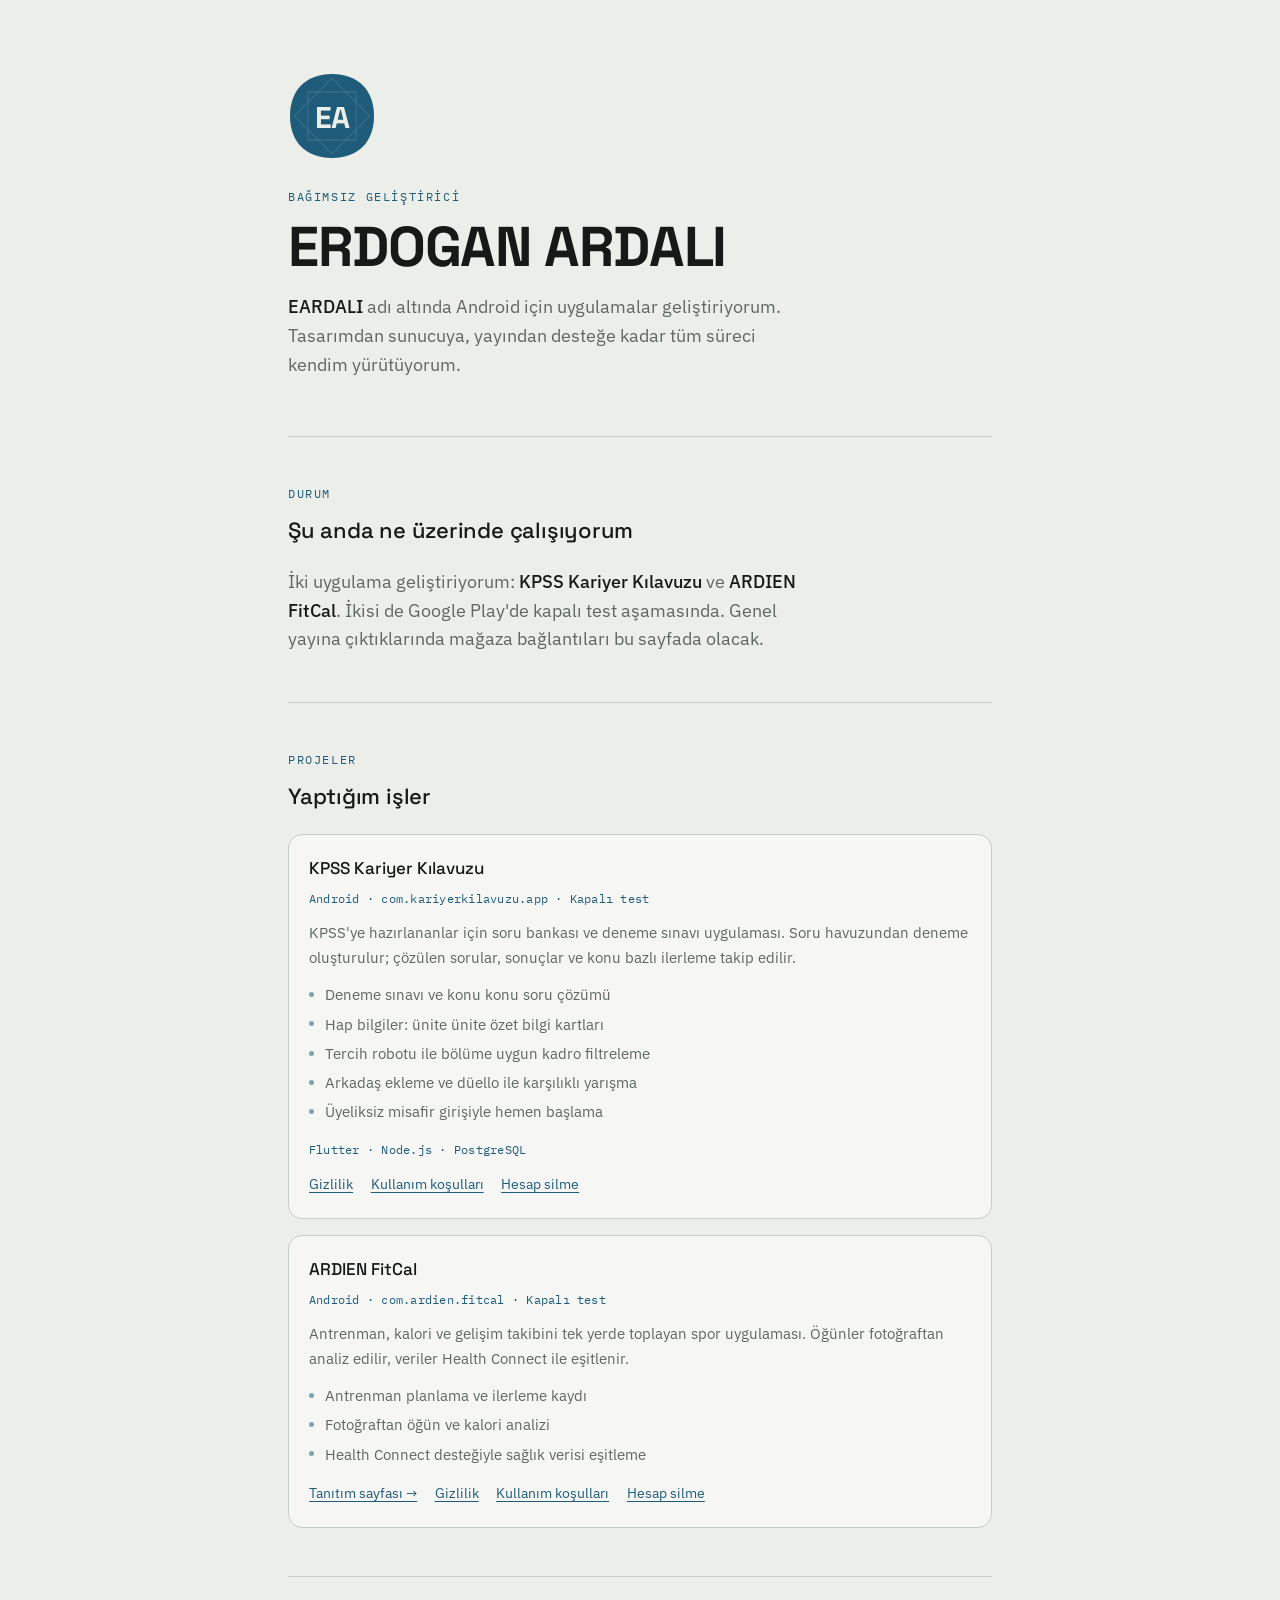
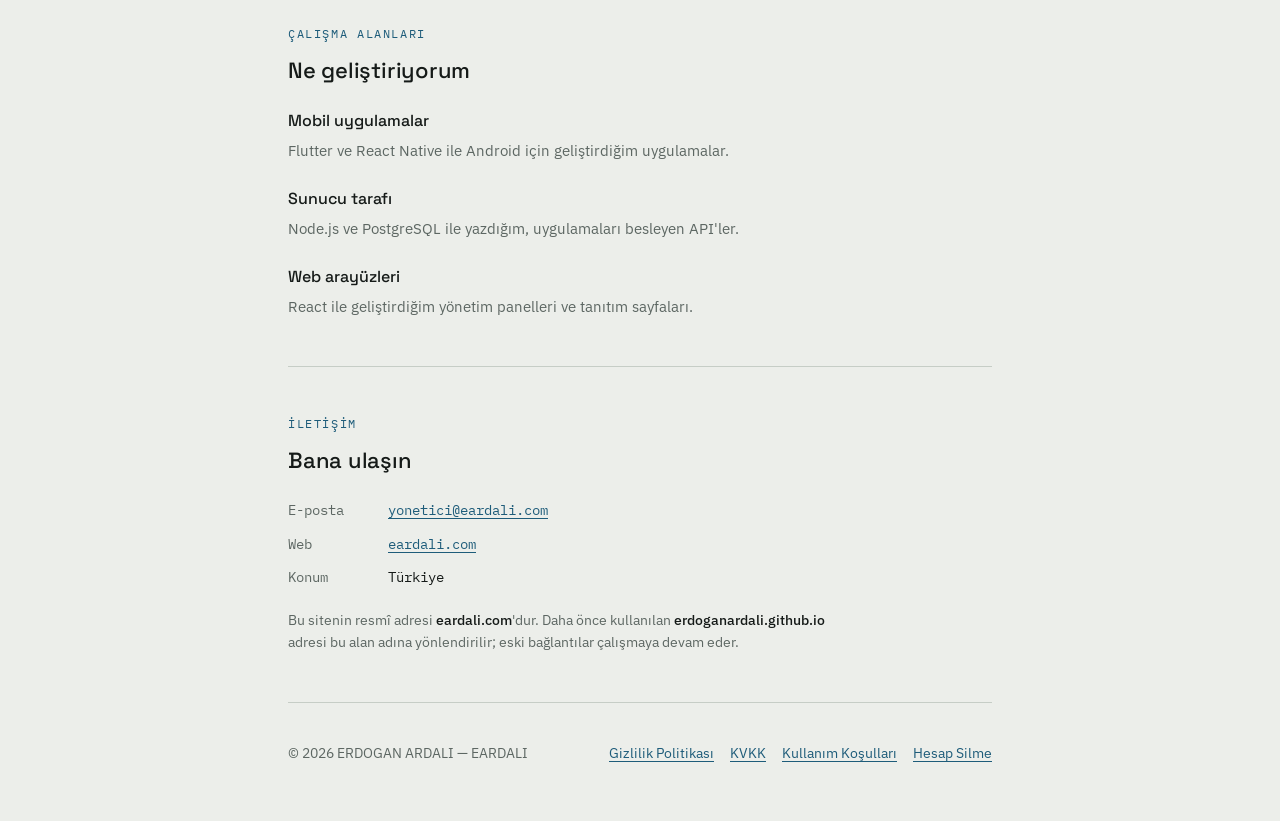
==== index.html @ d3b97fe9 "Koyu tema (sistem temasini takip eder) tum sayfalara eklendi; GitHub baglantilari kaldirildi Co-Auth" ====
<!DOCTYPE html>
<html lang="tr">
<head>
<meta charset="utf-8">
<meta name="viewport" content="width=device-width, initial-scale=1">
<title>ERDOGAN ARDALI — EARDALI</title>
<meta name="description" content="ERDOGAN ARDALI, EARDALI adı altında Android için uygulamalar geliştiriyor. KPSS Kariyer Kılavuzu ve ARDIEN FitCal.">
<link rel="canonical" href="https://eardali.com/">
<meta property="og:type" content="website">
<meta property="og:url" content="https://eardali.com/">
<meta property="og:title" content="ERDOGAN ARDALI — EARDALI">
<meta property="og:description" content="Android için uygulamalar geliştiren bağımsız geliştirici. KPSS Kariyer Kılavuzu ve ARDIEN FitCal.">
<link rel="preconnect" href="https://fonts.googleapis.com">
<link rel="preconnect" href="https://fonts.gstatic.com" crossorigin>
<link href="https://fonts.googleapis.com/css2?family=Space+Grotesk:wght@500;700&family=IBM+Plex+Mono:wght@400;500&family=IBM+Plex+Sans:wght@400;500&display=swap" rel="stylesheet">
<style>
  :root{
    --porselen:#ECEEEA;
    --murekkep:#151A18;
    --cini:#1E5C7A;
    --kum:#C6CDC6;
    --sis:#5D6763;
    --kart:rgba(255,255,255,.55);
    --olcu: clamp(1rem, 0.6rem + 1.6vw, 1.125rem);
    color-scheme:light dark;
  }
  /* Cihaz koyu temadaysa zemin ve yüzeyler koyu palete geçer */
  @media (prefers-color-scheme:dark){
    :root{
      --porselen:#16171D;
      --murekkep:#F3F4F6;
      --cini:#7CC0DE;
      --kum:#2E303A;
      --sis:#9CA3AF;
      --kart:rgba(255,255,255,.04);
    }
  }
  *{box-sizing:border-box;margin:0;padding:0}
  html{-webkit-text-size-adjust:100%}
  body{
    background:var(--porselen);
    color:var(--murekkep);
    font-family:"IBM Plex Sans",system-ui,sans-serif;
    font-size:var(--olcu);
    line-height:1.6;
    padding:0 1.5rem;
  }
  .kapsam{max-width:44rem;margin:0 auto}

  /* Etiket: bölüm başlıklarının üstündeki küçük ölçü yazısı */
  .etiket{
    font-family:"IBM Plex Mono",ui-monospace,monospace;
    font-size:.72rem;letter-spacing:.14em;text-transform:uppercase;
    color:var(--cini);
  }

  /* Hero */
  header{padding:4.5rem 0 3.5rem;border-bottom:1px solid var(--kum)}
  .simge{width:88px;height:88px;display:block;margin-bottom:1.75rem}
  h1{
    font-family:"Space Grotesk",sans-serif;font-weight:700;
    font-size:clamp(2.25rem,1.4rem + 4vw,3.5rem);
    line-height:1.05;letter-spacing:-.02em;margin:.75rem 0 1rem;
  }
  .giris{max-width:32rem;color:var(--sis)}
  .giris strong{color:var(--murekkep);font-weight:500}

  section{padding:3rem 0;border-bottom:1px solid var(--kum)}
  h2{
    font-family:"Space Grotesk",sans-serif;font-weight:500;
    font-size:1.375rem;letter-spacing:-.01em;margin:.6rem 0 1.25rem;
  }

  .satirlar{list-style:none;display:grid;gap:1.5rem}
  .satirlar h3{
    font-family:"Space Grotesk",sans-serif;font-weight:500;
    font-size:1rem;margin-bottom:.25rem;
  }
  .satirlar p{color:var(--sis);font-size:.95rem}

  .kartlar{display:grid;gap:1rem}
  .kart{
    border:1px solid var(--kum);border-radius:14px;
    padding:1.25rem 1.25rem 1.4rem;background:var(--kart);
  }
  .kart h3{font-family:"Space Grotesk",sans-serif;font-weight:500;font-size:1.0625rem;margin-bottom:.4rem}
  .kart p{color:var(--sis);font-size:.95rem;margin-bottom:.9rem}
  .kart .kunye{
    font-family:"IBM Plex Mono",ui-monospace,monospace;
    font-size:.76rem;color:var(--cini);letter-spacing:.02em;
    margin-bottom:.75rem;
  }
  .kart .ozet{list-style:none;display:grid;gap:.35rem;margin:0 0 1rem}
  .kart .ozet li{
    color:var(--sis);font-size:.92rem;padding-left:1rem;position:relative;
  }
  .kart .ozet li::before{
    content:"";position:absolute;left:0;top:.6em;
    width:5px;height:5px;border-radius:50%;background:var(--cini);opacity:.55;
  }
  .kart .baglar{
    display:flex;gap:1.1rem;flex-wrap:wrap;
    font-size:.88rem;margin-bottom:0;
  }

  a{color:var(--cini);text-underline-offset:3px;text-decoration-thickness:1px}
  a:hover{text-decoration:none}
  a:focus-visible{outline:2px solid var(--cini);outline-offset:3px;border-radius:3px}

  .iletisim{display:grid;gap:.65rem;font-family:"IBM Plex Mono",monospace;font-size:.9rem}
  .iletisim div{display:flex;gap:.75rem;flex-wrap:wrap}
  .iletisim span{color:var(--sis);min-width:5.5rem}
  .not{color:var(--sis);font-size:.85rem;margin-top:1.4rem;max-width:34rem}

  footer{padding:2.5rem 0 3.5rem;font-size:.85rem;color:var(--sis);
    display:flex;gap:1rem;flex-wrap:wrap;justify-content:space-between}

  /* Açılış hareketi */
  @media (prefers-reduced-motion:no-preference){
    .ac{animation:yukari .7s cubic-bezier(.2,.7,.3,1) both}
    .ac:nth-child(2){animation-delay:.08s}
    .ac:nth-child(3){animation-delay:.14s}
    @keyframes yukari{from{opacity:0;transform:translateY(12px)}to{opacity:1;transform:none}}
  }
</style>
</head>
<body>
<div class="kapsam">

  <header>
    <!-- İmza: Android uyarlanabilir simge biçiminde EA monogramı -->
    <svg class="simge ac" viewBox="0 0 88 88" role="img" aria-label="EARDALI simgesi">
      <defs>
        <clipPath id="kesim">
          <path d="M44 2c26 0 42 16 42 42s-16 42-42 42S2 70 2 44 18 2 44 2z"/>
        </clipPath>
      </defs>
      <g clip-path="url(#kesim)">
        <rect width="88" height="88" fill="#1E5C7A"/>
        <g stroke="#ECEEEA" stroke-opacity=".16" fill="none" stroke-width="1">
          <path d="M44 6 82 44 44 82 6 44z"/>
          <path d="M20 20h48v48H20z"/>
        </g>
        <text x="44" y="45" text-anchor="middle" dominant-baseline="central"
              font-family="Space Grotesk, sans-serif" font-weight="700" font-size="30"
              letter-spacing="-1" fill="#ECEEEA">EA</text>
      </g>
    </svg>

    <p class="etiket ac">Bağımsız geliştirici</p>
    <h1 class="ac">ERDOGAN ARDALI</h1>
    <p class="giris ac">
      <strong>EARDALI</strong> adı altında Android için uygulamalar geliştiriyorum.
      Tasarımdan sunucuya, yayından desteğe kadar tüm süreci kendim yürütüyorum.
    </p>
  </header>

  <section>
    <p class="etiket">Durum</p>
    <h2>Şu anda ne üzerinde çalışıyorum</h2>
    <p style="color:var(--sis);max-width:34rem">
      İki uygulama geliştiriyorum: <strong style="color:var(--murekkep);font-weight:500">KPSS Kariyer Kılavuzu</strong>
      ve <strong style="color:var(--murekkep);font-weight:500">ARDIEN FitCal</strong>.
      İkisi de Google Play'de kapalı test aşamasında. Genel yayına çıktıklarında
      mağaza bağlantıları bu sayfada olacak.
    </p>
  </section>

  <section>
    <p class="etiket">Projeler</p>
    <h2>Yaptığım işler</h2>
    <div class="kartlar">

      <div class="kart">
        <h3>KPSS Kariyer Kılavuzu</h3>
        <p class="kunye">Android · com.kariyerkilavuzu.app · Kapalı test</p>
        <p>KPSS'ye hazırlananlar için soru bankası ve deneme sınavı uygulaması.
           Soru havuzundan deneme oluşturulur; çözülen sorular, sonuçlar ve
           konu bazlı ilerleme takip edilir.</p>
        <ul class="ozet">
          <li>Deneme sınavı ve konu konu soru çözümü</li>
          <li>Hap bilgiler: ünite ünite özet bilgi kartları</li>
          <li>Tercih robotu ile bölüme uygun kadro filtreleme</li>
          <li>Arkadaş ekleme ve düello ile karşılıklı yarışma</li>
          <li>Üyeliksiz misafir girişiyle hemen başlama</li>
        </ul>
        <p class="kunye" style="margin-bottom:.9rem">Flutter · Node.js · PostgreSQL</p>
        <p class="baglar">
          <a href="gizlilik.html">Gizlilik</a>
          <a href="kullanim-kosullari.html">Kullanım koşulları</a>
          <a href="hesap-silme.html">Hesap silme</a>
        </p>
      </div>

      <div class="kart">
        <h3>ARDIEN FitCal</h3>
        <p class="kunye">Android · com.ardien.fitcal · Kapalı test</p>
        <p>Antrenman, kalori ve gelişim takibini tek yerde toplayan spor uygulaması.
           Öğünler fotoğraftan analiz edilir, veriler Health Connect ile eşitlenir.</p>
        <ul class="ozet">
          <li>Antrenman planlama ve ilerleme kaydı</li>
          <li>Fotoğraftan öğün ve kalori analizi</li>
          <li>Health Connect desteğiyle sağlık verisi eşitleme</li>
        </ul>
        <p class="baglar">
          <a href="ardien-fitcal/">Tanıtım sayfası →</a>
          <a href="ardien-fitcal/privacy.html">Gizlilik</a>
          <a href="ardien-fitcal/terms.html">Kullanım koşulları</a>
          <a href="ardien-fitcal/account-deletion.html">Hesap silme</a>
        </p>
      </div>

    </div>
  </section>

  <section>
    <p class="etiket">Çalışma alanları</p>
    <h2>Ne geliştiriyorum</h2>
    <ul class="satirlar">
      <li>
        <h3>Mobil uygulamalar</h3>
        <p>Flutter ve React Native ile Android için geliştirdiğim uygulamalar.</p>
      </li>
      <li>
        <h3>Sunucu tarafı</h3>
        <p>Node.js ve PostgreSQL ile yazdığım, uygulamaları besleyen API'ler.</p>
      </li>
      <li>
        <h3>Web arayüzleri</h3>
        <p>React ile geliştirdiğim yönetim panelleri ve tanıtım sayfaları.</p>
      </li>
    </ul>
  </section>

  <section>
    <p class="etiket">İletişim</p>
    <h2>Bana ulaşın</h2>
    <div class="iletisim">
      <div><span>E-posta</span><a href="mailto:yonetici@eardali.com">yonetici@eardali.com</a></div>
      <div><span>Web</span><a href="https://eardali.com">eardali.com</a></div>
      <div><span>Konum</span><span style="color:var(--murekkep)">Türkiye</span></div>
    </div>
    <p class="not">
      Bu sitenin resmî adresi <strong style="color:var(--murekkep);font-weight:500">eardali.com</strong>'dur.
      Daha önce kullanılan <strong style="color:var(--murekkep);font-weight:500">erdoganardali.github.io</strong>
      adresi bu alan adına yönlendirilir; eski bağlantılar çalışmaya devam eder.
    </p>
  </section>

  <footer>
    <span>© <span id="yil">2026</span> ERDOGAN ARDALI — EARDALI</span>
    <span style="display:flex;gap:1rem;flex-wrap:wrap">
      <a href="gizlilik.html">Gizlilik Politikası</a>
      <a href="kvkk.html">KVKK</a>
      <a href="kullanim-kosullari.html">Kullanım Koşulları</a>
      <a href="hesap-silme.html">Hesap Silme</a>
    </span>
  </footer>

</div>
<script>document.getElementById('yil').textContent = new Date().getFullYear();</script>
</body>
</html>
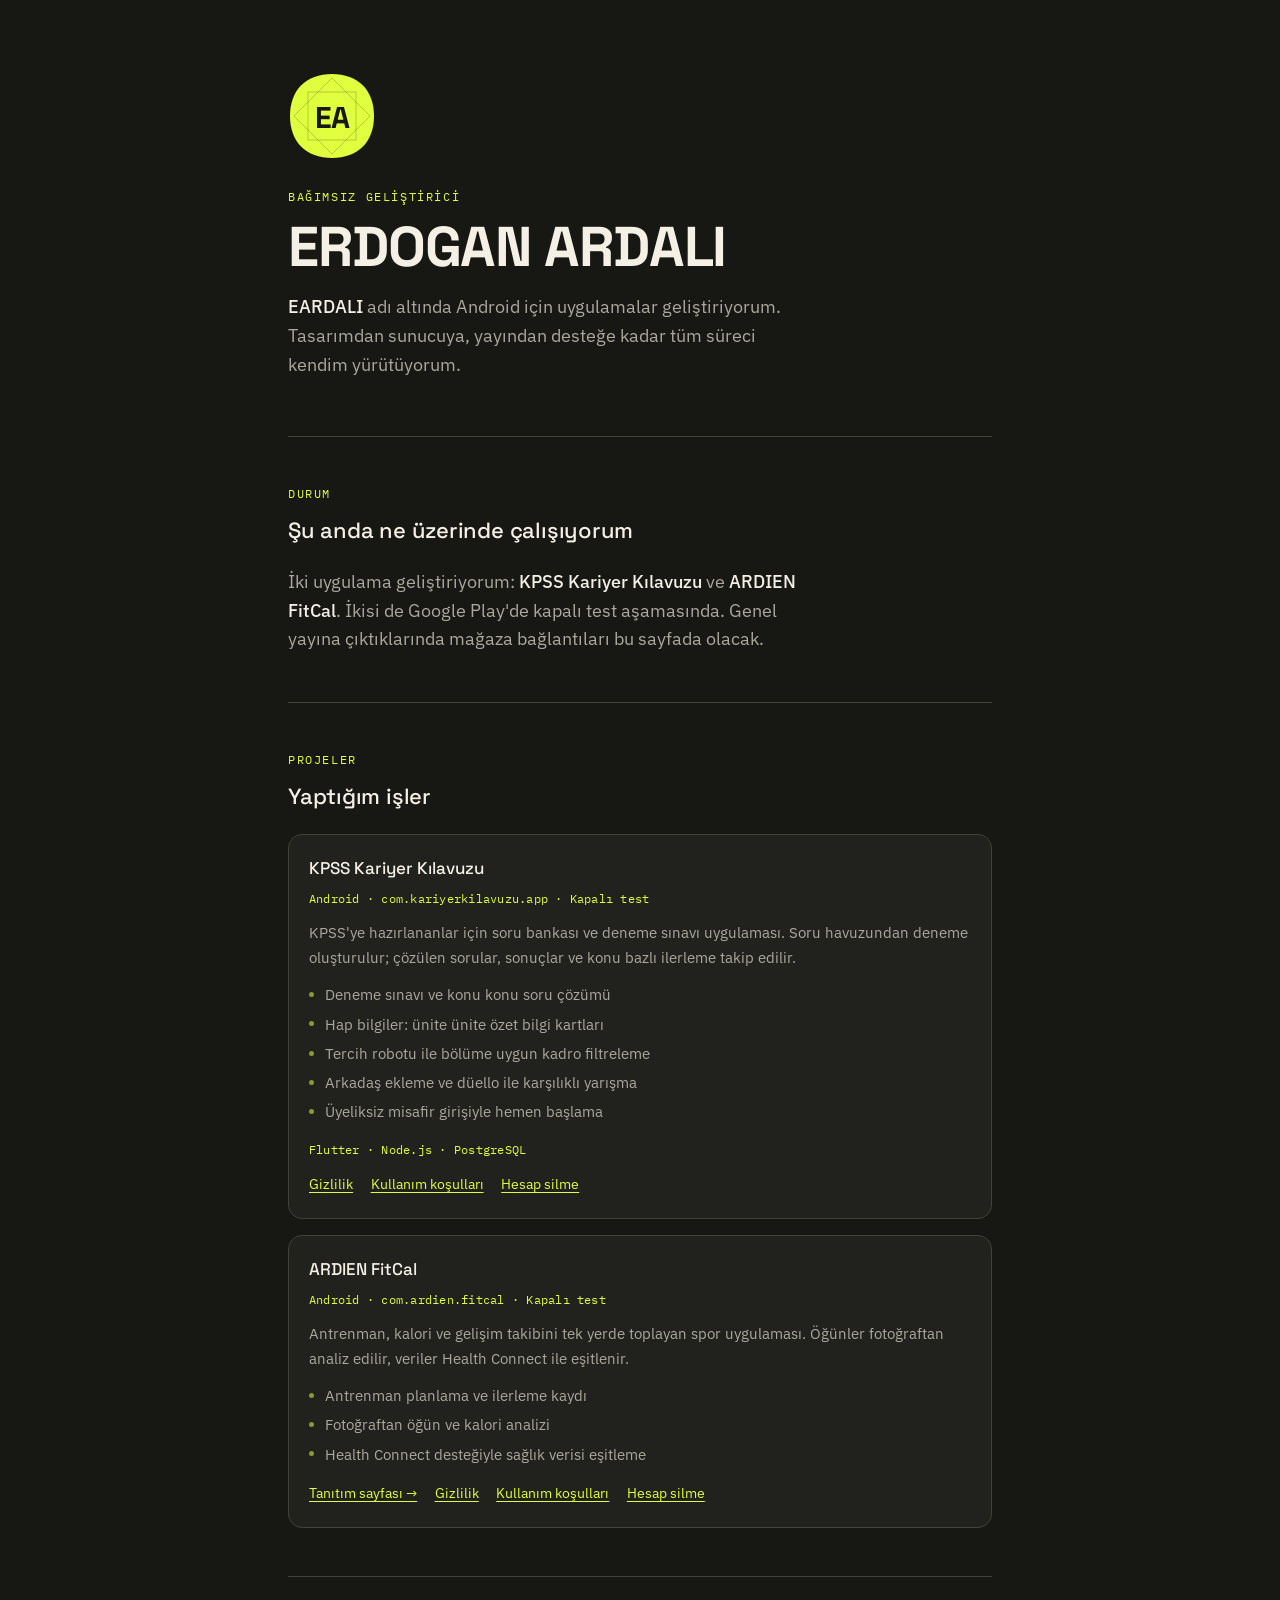
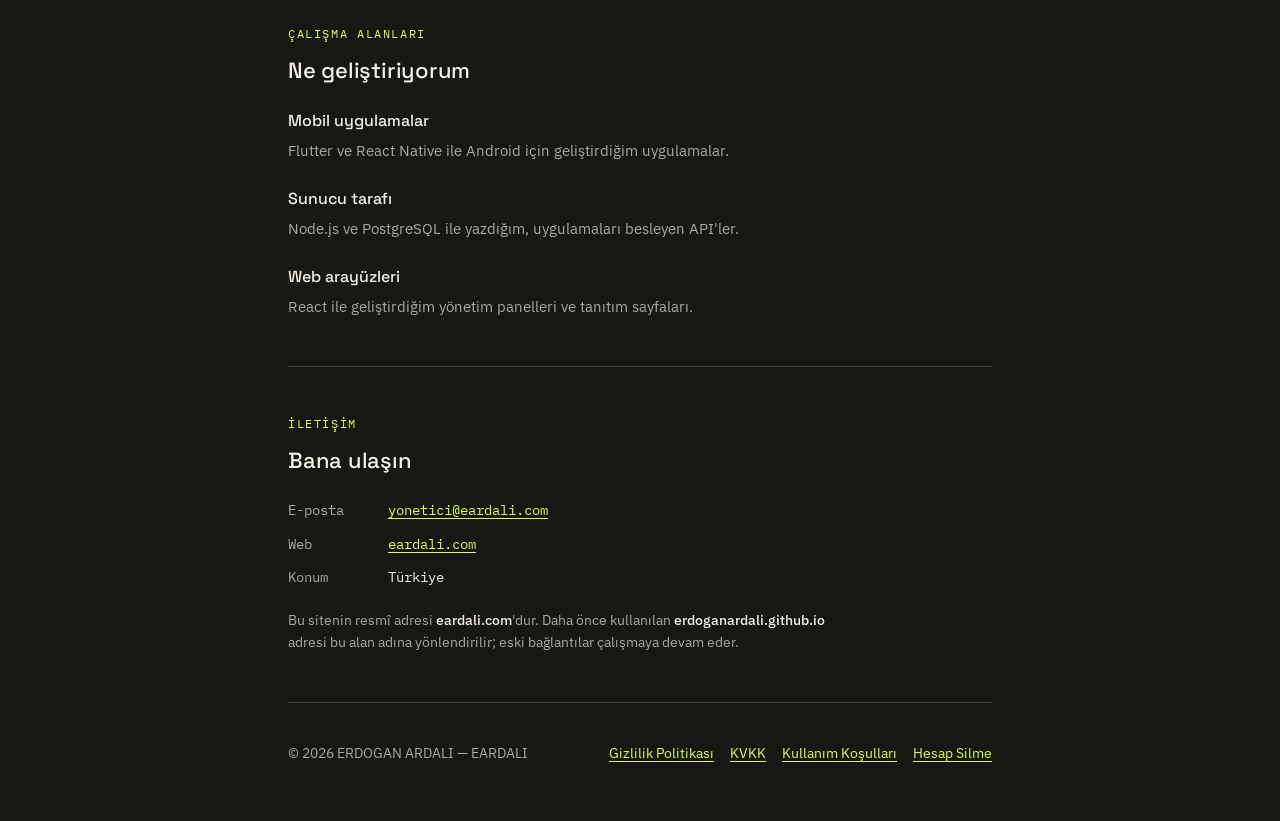
==== commit 0bba0341: "Site paleti ARDIEN FitCal ile eslestirildi: koyu zemin, lime vurgu, EA monogrami" ====
--- a/index.html
+++ b/index.html
@@ -15,24 +15,24 @@
 <link href="https://fonts.googleapis.com/css2?family=Space+Grotesk:wght@500;700&family=IBM+Plex+Mono:wght@400;500&family=IBM+Plex+Sans:wght@400;500&display=swap" rel="stylesheet">
 <style>
   :root{
-    --porselen:#ECEEEA;
-    --murekkep:#151A18;
-    --cini:#1E5C7A;
-    --kum:#C6CDC6;
-    --sis:#5D6763;
-    --kart:rgba(255,255,255,.55);
+    --porselen:#171713;
+    --murekkep:#F4F0E6;
+    --cini:#DFFF3F;
+    --kum:#424238;
+    --sis:#AAA99F;
+    --kart:rgba(255,255,255,.045);
     --olcu: clamp(1rem, 0.6rem + 1.6vw, 1.125rem);
-    color-scheme:light dark;
+    color-scheme:dark;
   }
   /* Cihaz koyu temadaysa zemin ve yüzeyler koyu palete geçer */
   @media (prefers-color-scheme:dark){
     :root{
-      --porselen:#16171D;
-      --murekkep:#F3F4F6;
-      --cini:#7CC0DE;
-      --kum:#2E303A;
-      --sis:#9CA3AF;
-      --kart:rgba(255,255,255,.04);
+      --porselen:#171713;
+      --murekkep:#F4F0E6;
+      --cini:#DFFF3F;
+      --kum:#424238;
+      --sis:#AAA99F;
+      --kart:rgba(255,255,255,.045);
     }
   }
   *{box-sizing:border-box;margin:0;padding:0}
@@ -136,14 +136,14 @@
         </clipPath>
       </defs>
       <g clip-path="url(#kesim)">
-        <rect width="88" height="88" fill="#1E5C7A"/>
-        <g stroke="#ECEEEA" stroke-opacity=".16" fill="none" stroke-width="1">
+        <rect width="88" height="88" fill="#DFFF3F"/>
+        <g stroke="#171713" stroke-opacity=".22" fill="none" stroke-width="1">
           <path d="M44 6 82 44 44 82 6 44z"/>
           <path d="M20 20h48v48H20z"/>
         </g>
         <text x="44" y="45" text-anchor="middle" dominant-baseline="central"
               font-family="Space Grotesk, sans-serif" font-weight="700" font-size="30"
-              letter-spacing="-1" fill="#ECEEEA">EA</text>
+              letter-spacing="-1" fill="#171713">EA</text>
       </g>
     </svg>
 
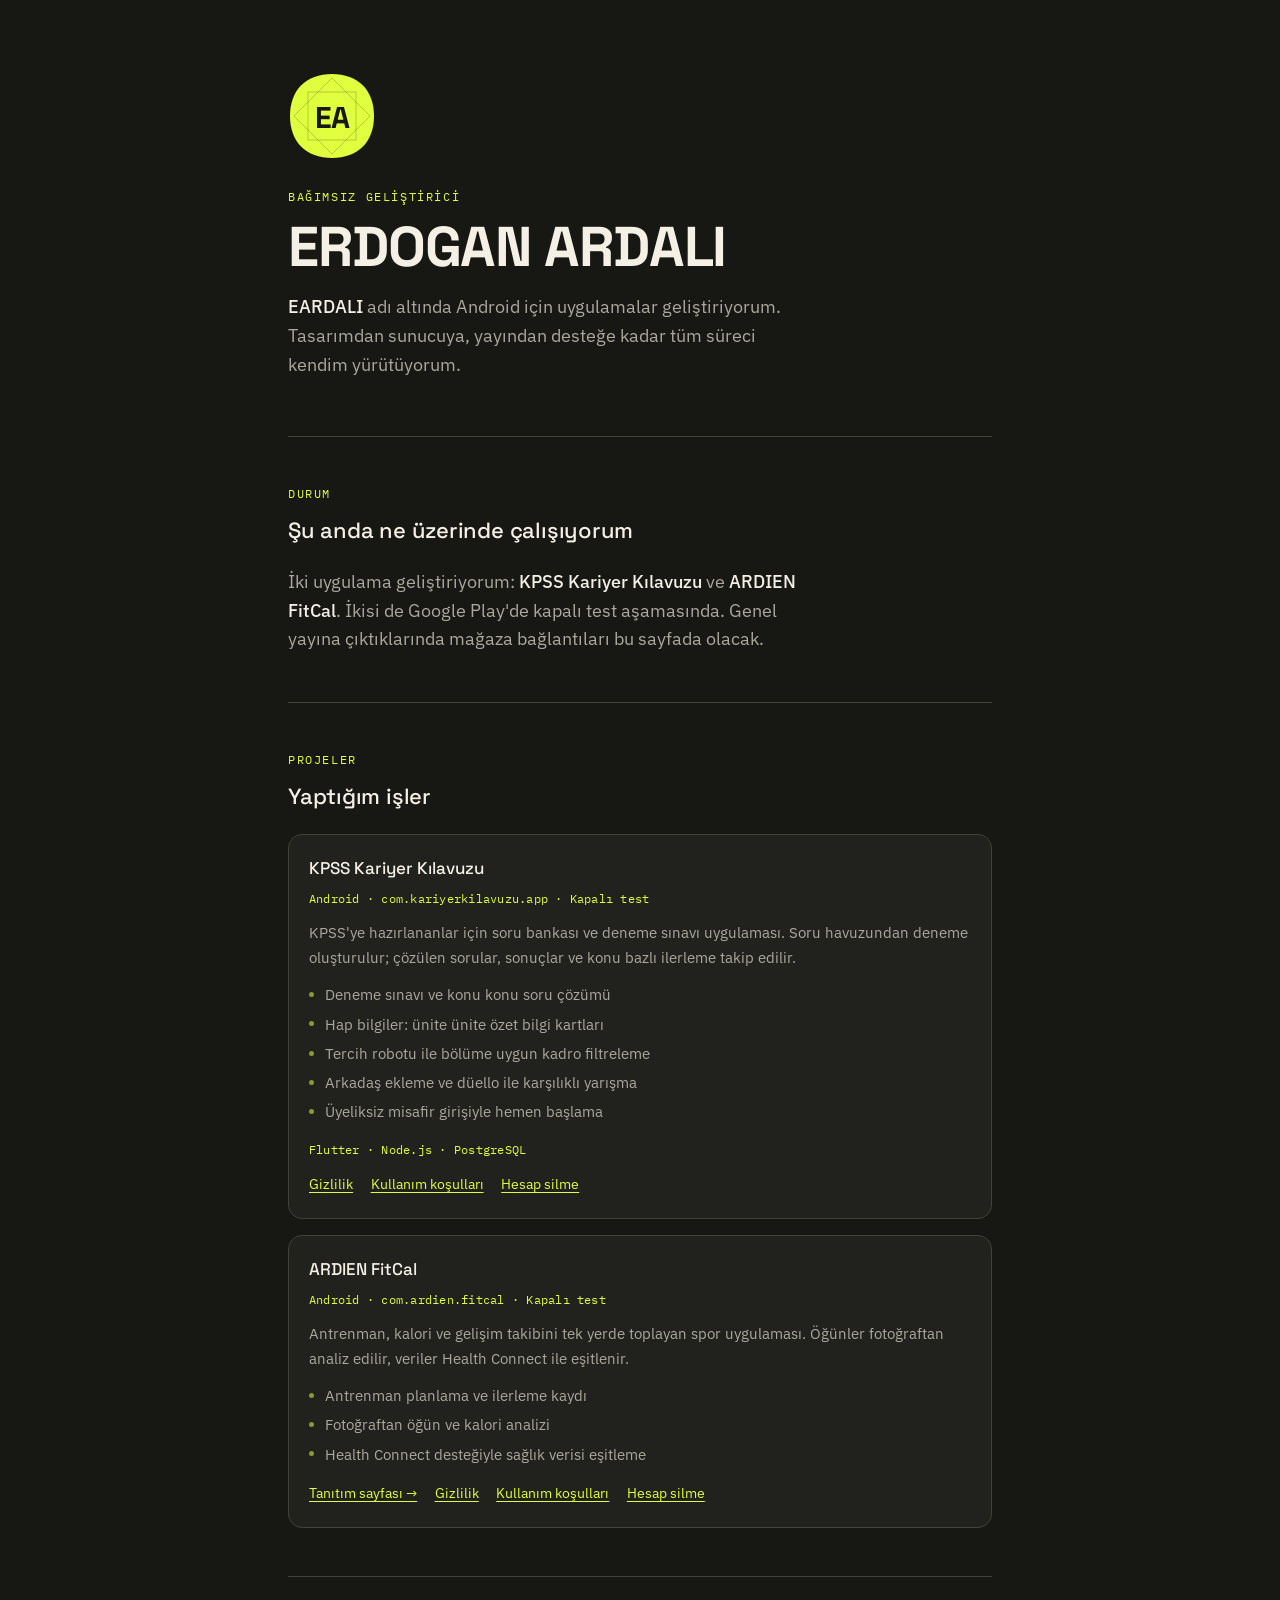
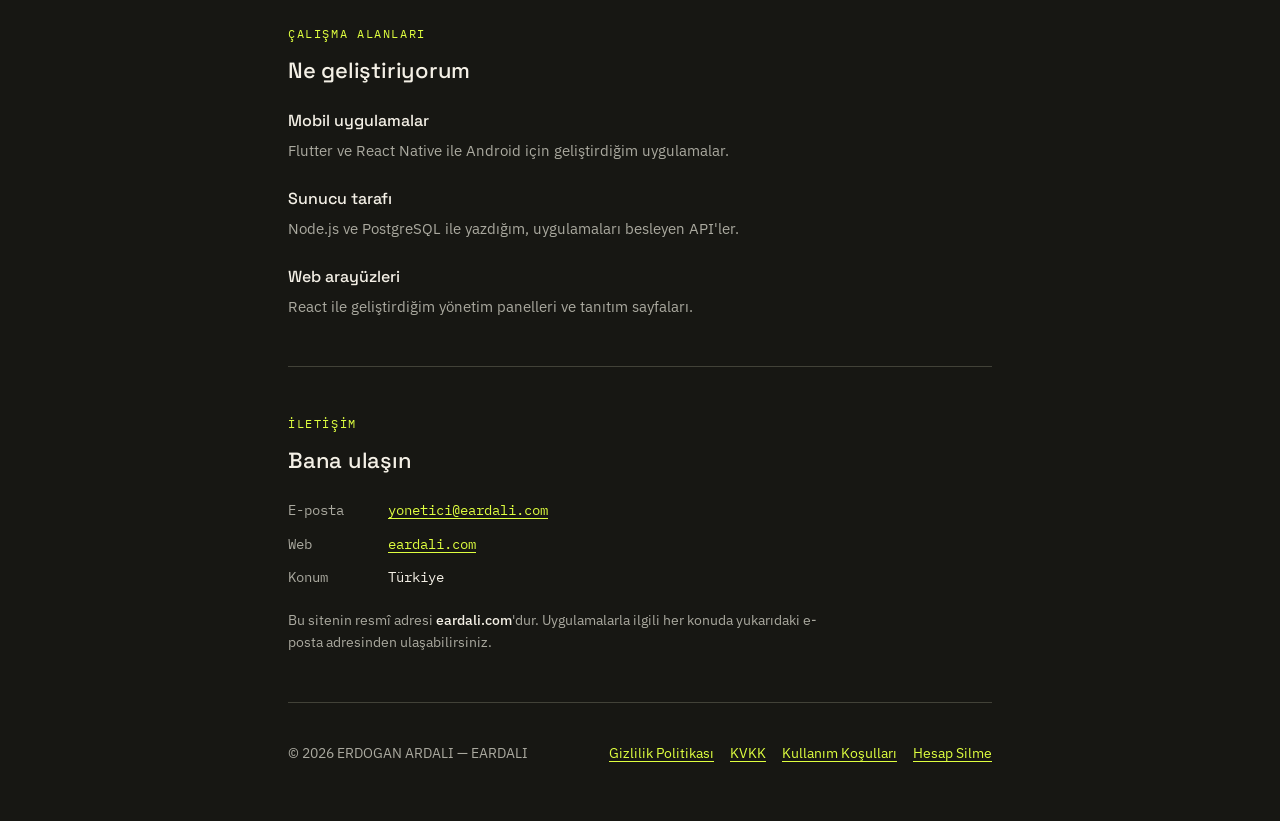
==== commit 6850028f: "Play uyumu: bildirim izni politikaya eklendi, uyelik durumu netlestirildi, github.io ifsasi kaldiril" ====
--- a/index.html
+++ b/index.html
@@ -242,8 +242,7 @@
     </div>
     <p class="not">
       Bu sitenin resmî adresi <strong style="color:var(--murekkep);font-weight:500">eardali.com</strong>'dur.
-      Daha önce kullanılan <strong style="color:var(--murekkep);font-weight:500">erdoganardali.github.io</strong>
-      adresi bu alan adına yönlendirilir; eski bağlantılar çalışmaya devam eder.
+      Uygulamalarla ilgili her konuda yukarıdaki e-posta adresinden ulaşabilirsiniz.
     </p>
   </section>
 
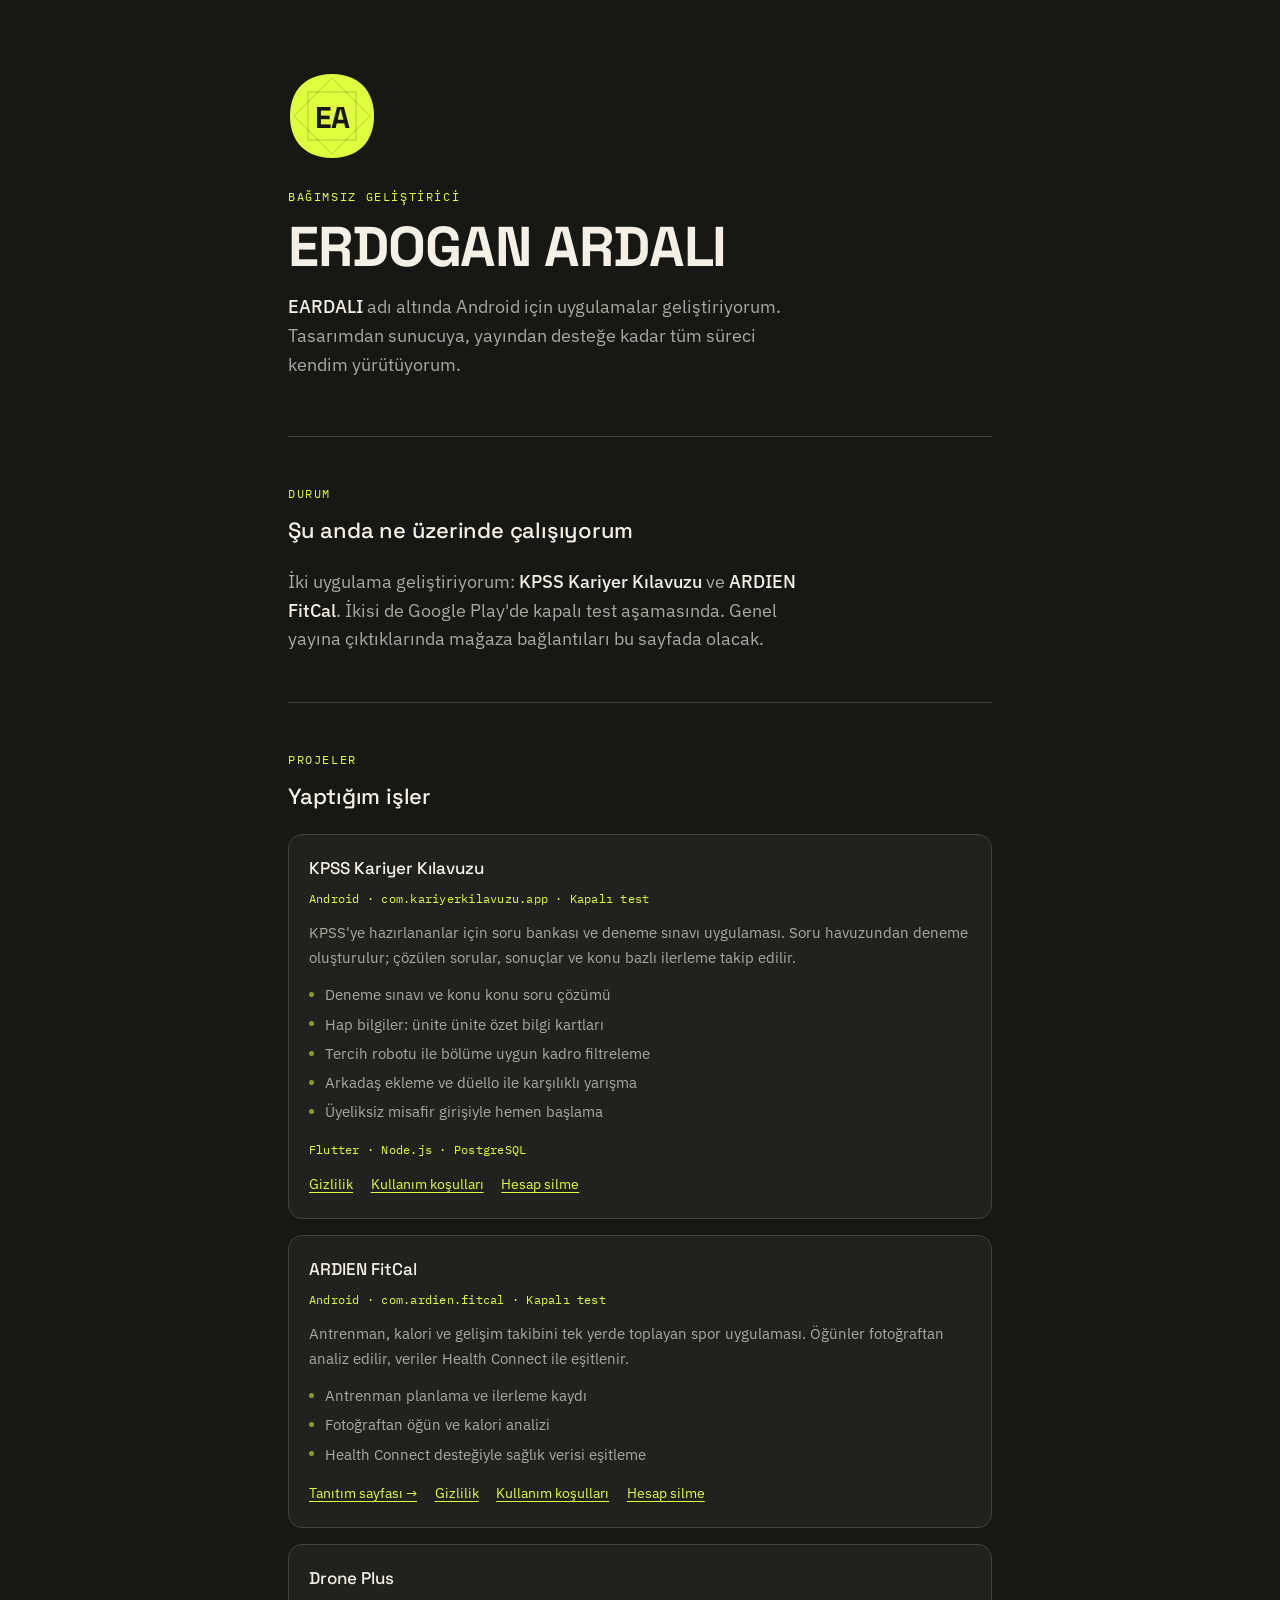
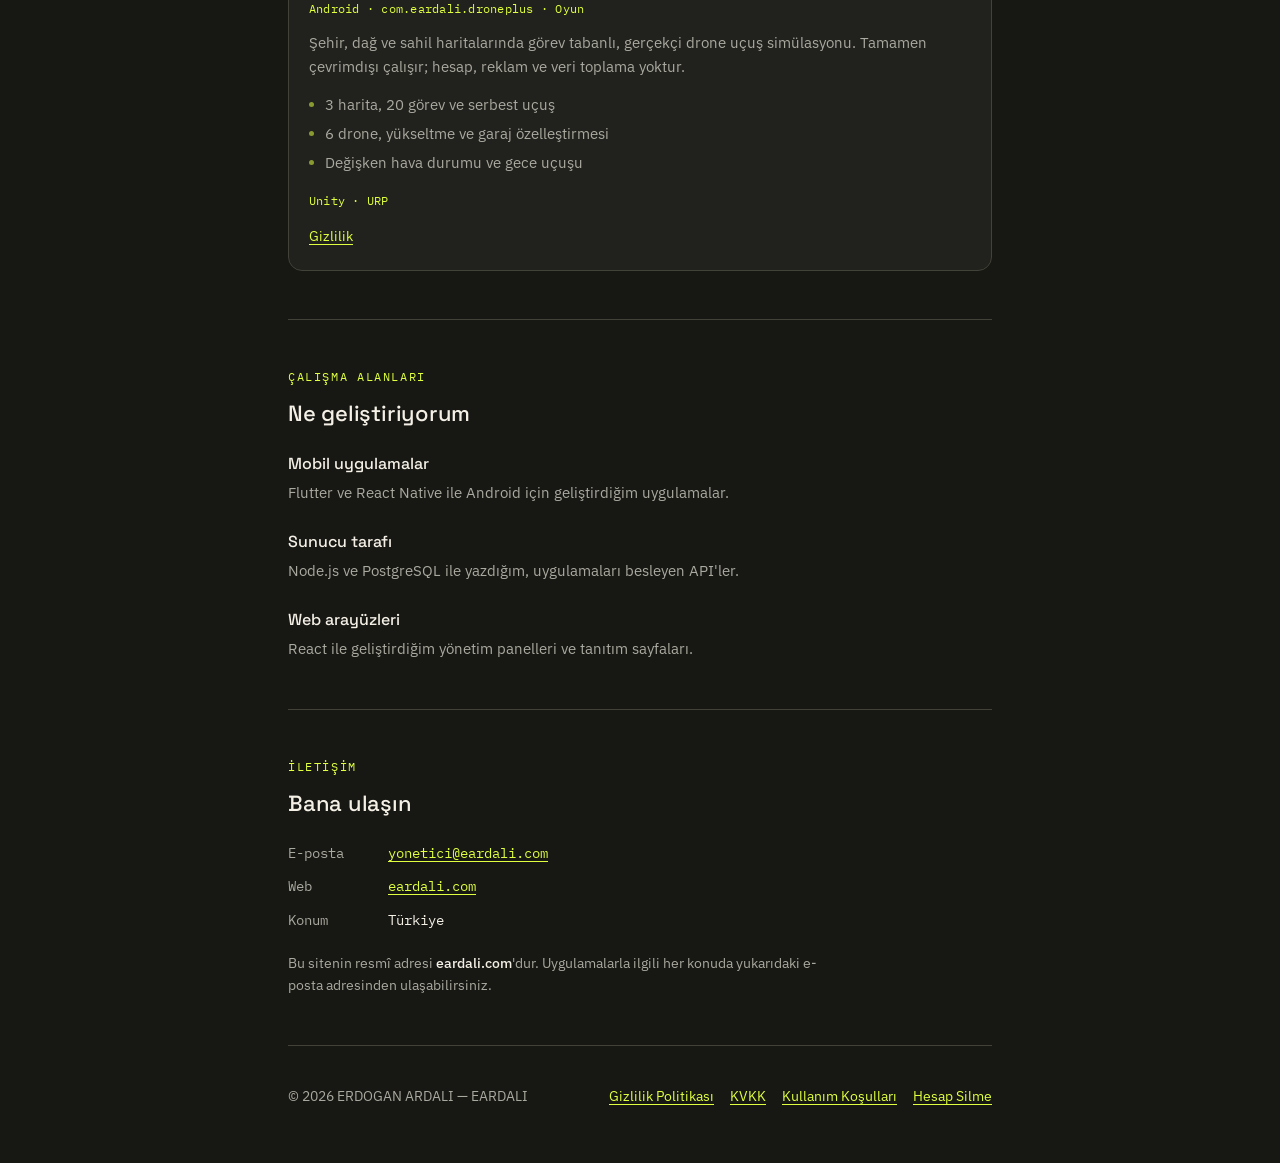
==== commit 451c4db1: "Drone Plus: ana sayfa kartı ve gizlilik politikası Play kaydındaki eardali.com/drone-plus/gizlilik.h" ====
--- a/index.html
+++ b/index.html
@@ -210,6 +210,22 @@
         </p>
       </div>
 
+      <div class="kart">
+        <h3>Drone Plus</h3>
+        <p class="kunye">Android · com.eardali.droneplus · Oyun</p>
+        <p>Şehir, dağ ve sahil haritalarında görev tabanlı, gerçekçi drone uçuş simülasyonu.
+           Tamamen çevrimdışı çalışır; hesap, reklam ve veri toplama yoktur.</p>
+        <ul class="ozet">
+          <li>3 harita, 20 görev ve serbest uçuş</li>
+          <li>6 drone, yükseltme ve garaj özelleştirmesi</li>
+          <li>Değişken hava durumu ve gece uçuşu</li>
+        </ul>
+        <p class="kunye" style="margin-bottom:.9rem">Unity · URP</p>
+        <p class="baglar">
+          <a href="drone-plus/gizlilik.html">Gizlilik</a>
+        </p>
+      </div>
+
     </div>
   </section>
 
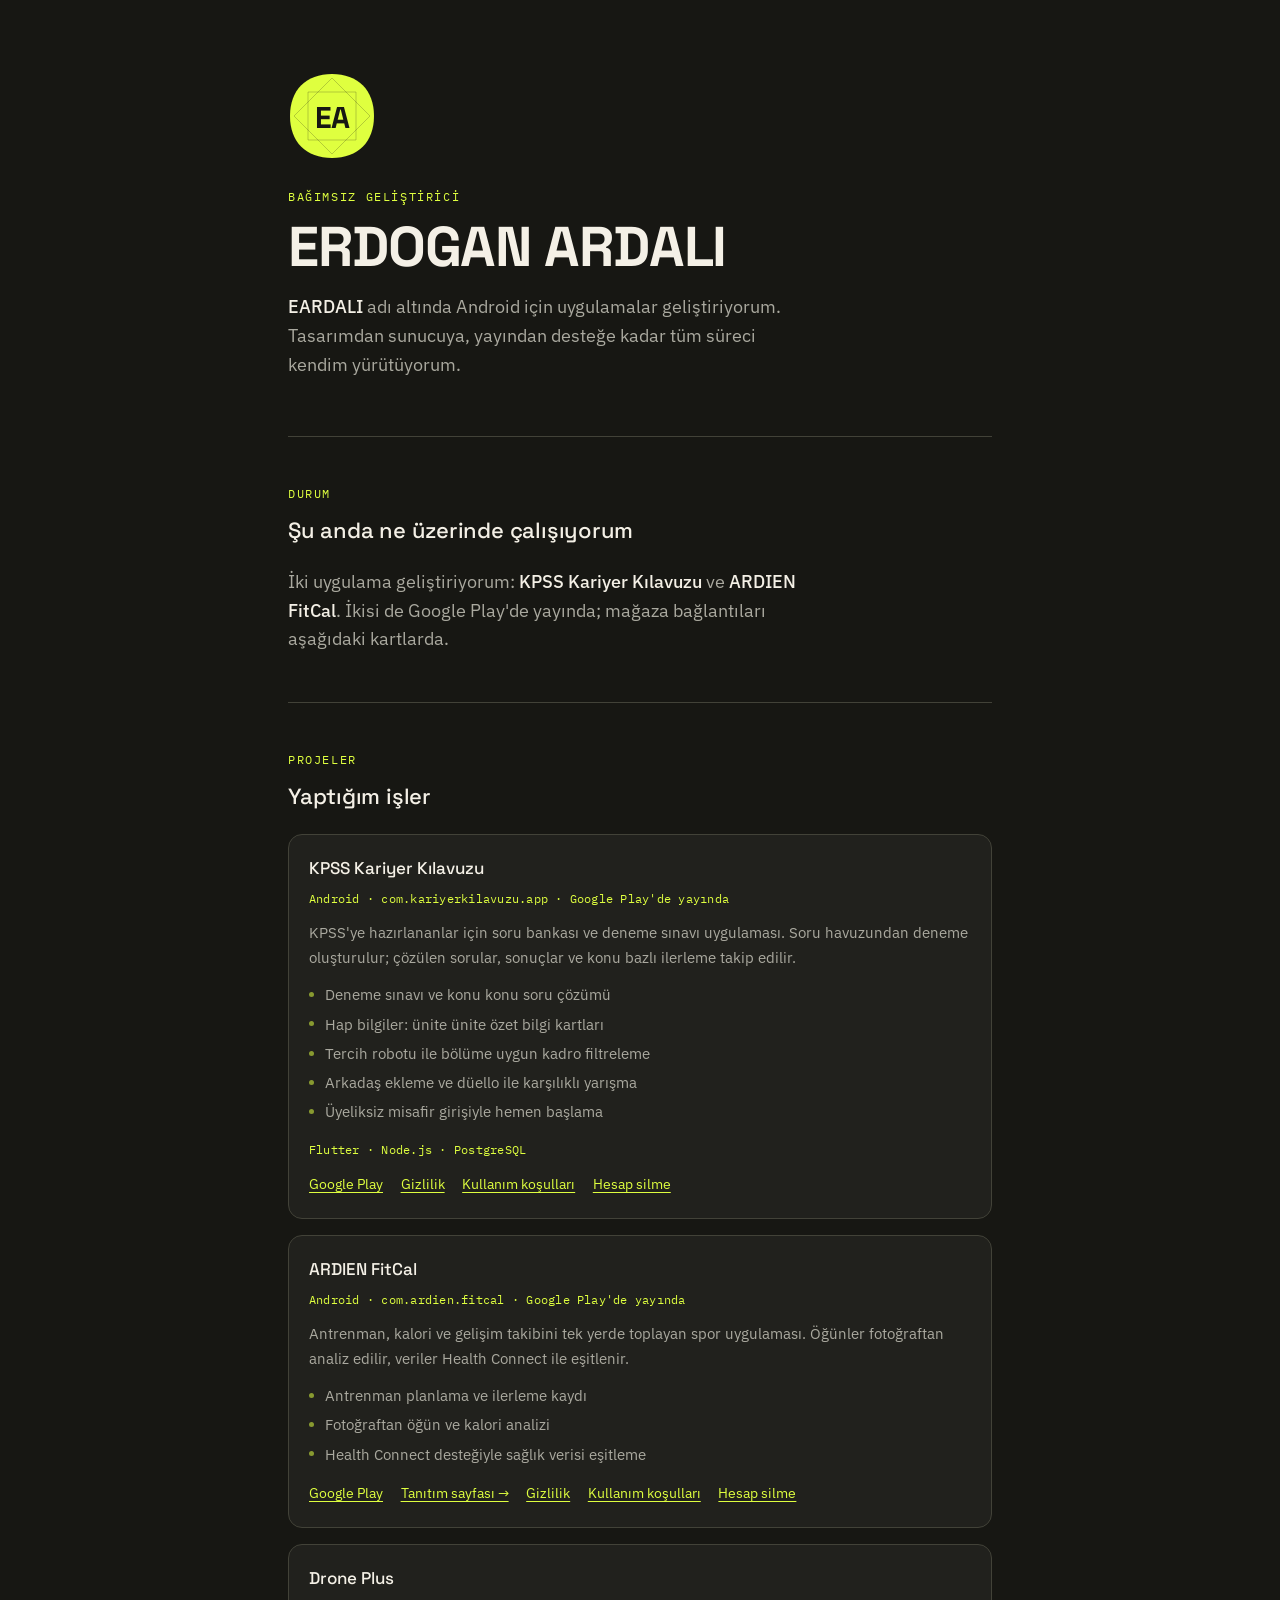
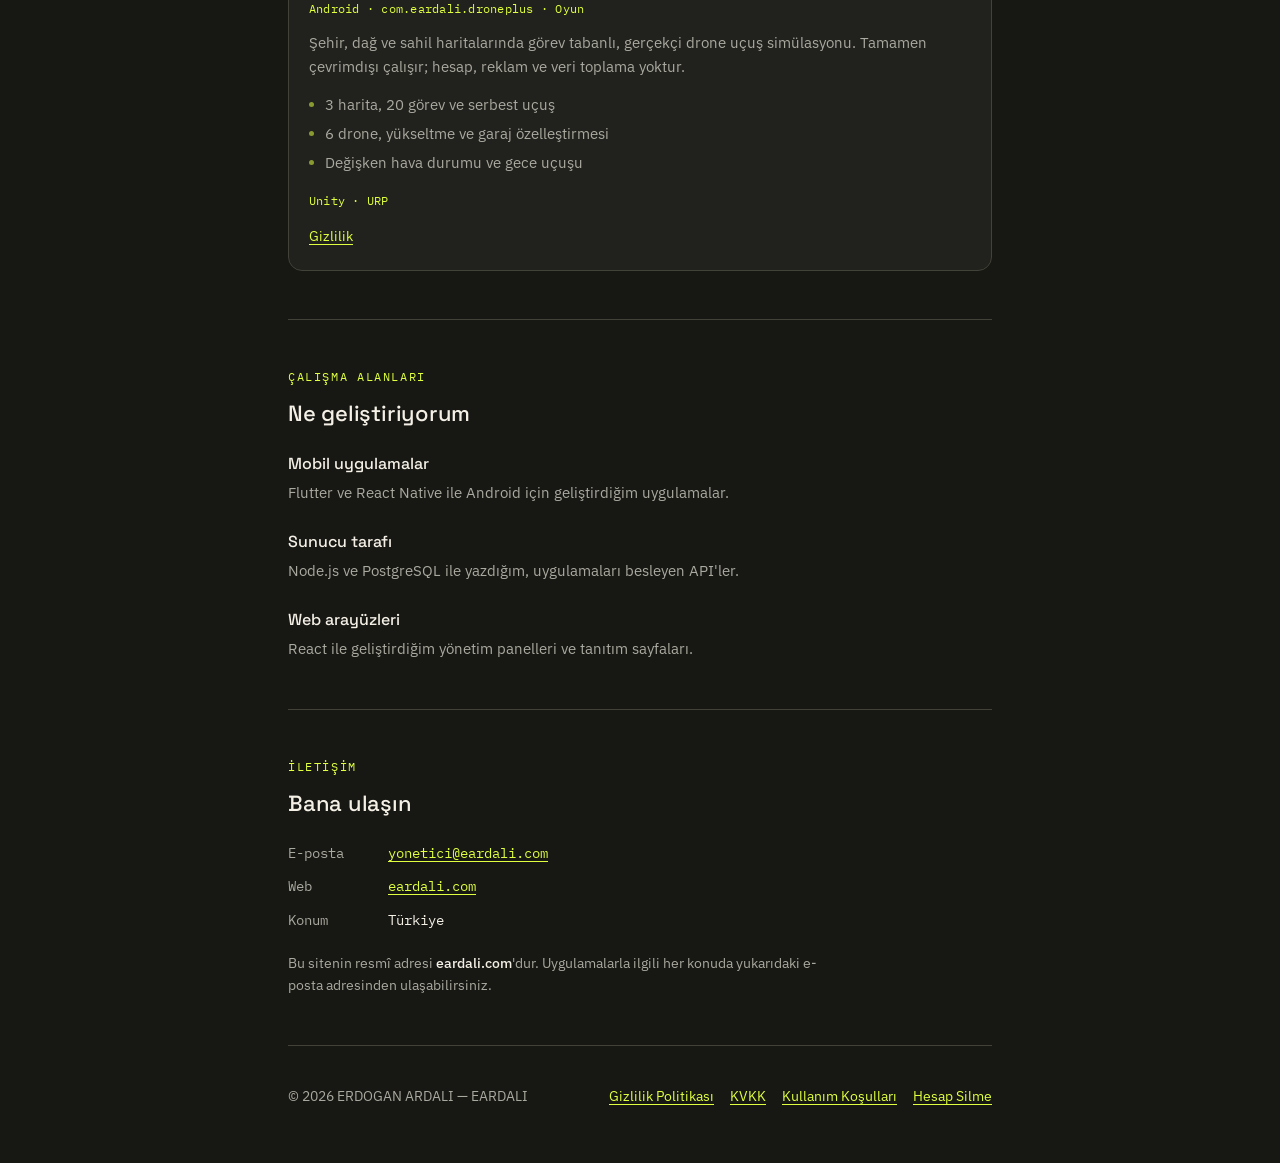
==== commit d7f5494f: "FitCal ve KPSS Kilavuzu: kapali test ifadeleri kaldirildi, Google Play baglantilari eklendi Co-Autho" ====
--- a/index.html
+++ b/index.html
@@ -161,8 +161,7 @@
     <p style="color:var(--sis);max-width:34rem">
       İki uygulama geliştiriyorum: <strong style="color:var(--murekkep);font-weight:500">KPSS Kariyer Kılavuzu</strong>
       ve <strong style="color:var(--murekkep);font-weight:500">ARDIEN FitCal</strong>.
-      İkisi de Google Play'de kapalı test aşamasında. Genel yayına çıktıklarında
-      mağaza bağlantıları bu sayfada olacak.
+      İkisi de Google Play'de yayında; mağaza bağlantıları aşağıdaki kartlarda.
     </p>
   </section>
 
@@ -173,7 +172,7 @@
 
       <div class="kart">
         <h3>KPSS Kariyer Kılavuzu</h3>
-        <p class="kunye">Android · com.kariyerkilavuzu.app · Kapalı test</p>
+        <p class="kunye">Android · com.kariyerkilavuzu.app · Google Play'de yayında</p>
         <p>KPSS'ye hazırlananlar için soru bankası ve deneme sınavı uygulaması.
            Soru havuzundan deneme oluşturulur; çözülen sorular, sonuçlar ve
            konu bazlı ilerleme takip edilir.</p>
@@ -186,6 +185,7 @@
         </ul>
         <p class="kunye" style="margin-bottom:.9rem">Flutter · Node.js · PostgreSQL</p>
         <p class="baglar">
+          <a href="https://play.google.com/store/apps/details?id=com.kariyerkilavuzu.app">Google Play</a>
           <a href="gizlilik.html">Gizlilik</a>
           <a href="kullanim-kosullari.html">Kullanım koşulları</a>
           <a href="hesap-silme.html">Hesap silme</a>
@@ -194,7 +194,7 @@
 
       <div class="kart">
         <h3>ARDIEN FitCal</h3>
-        <p class="kunye">Android · com.ardien.fitcal · Kapalı test</p>
+        <p class="kunye">Android · com.ardien.fitcal · Google Play'de yayında</p>
         <p>Antrenman, kalori ve gelişim takibini tek yerde toplayan spor uygulaması.
            Öğünler fotoğraftan analiz edilir, veriler Health Connect ile eşitlenir.</p>
         <ul class="ozet">
@@ -203,6 +203,7 @@
           <li>Health Connect desteğiyle sağlık verisi eşitleme</li>
         </ul>
         <p class="baglar">
+          <a href="https://play.google.com/store/apps/details?id=com.ardien.fitcal">Google Play</a>
           <a href="ardien-fitcal/">Tanıtım sayfası →</a>
           <a href="ardien-fitcal/privacy.html">Gizlilik</a>
           <a href="ardien-fitcal/terms.html">Kullanım koşulları</a>
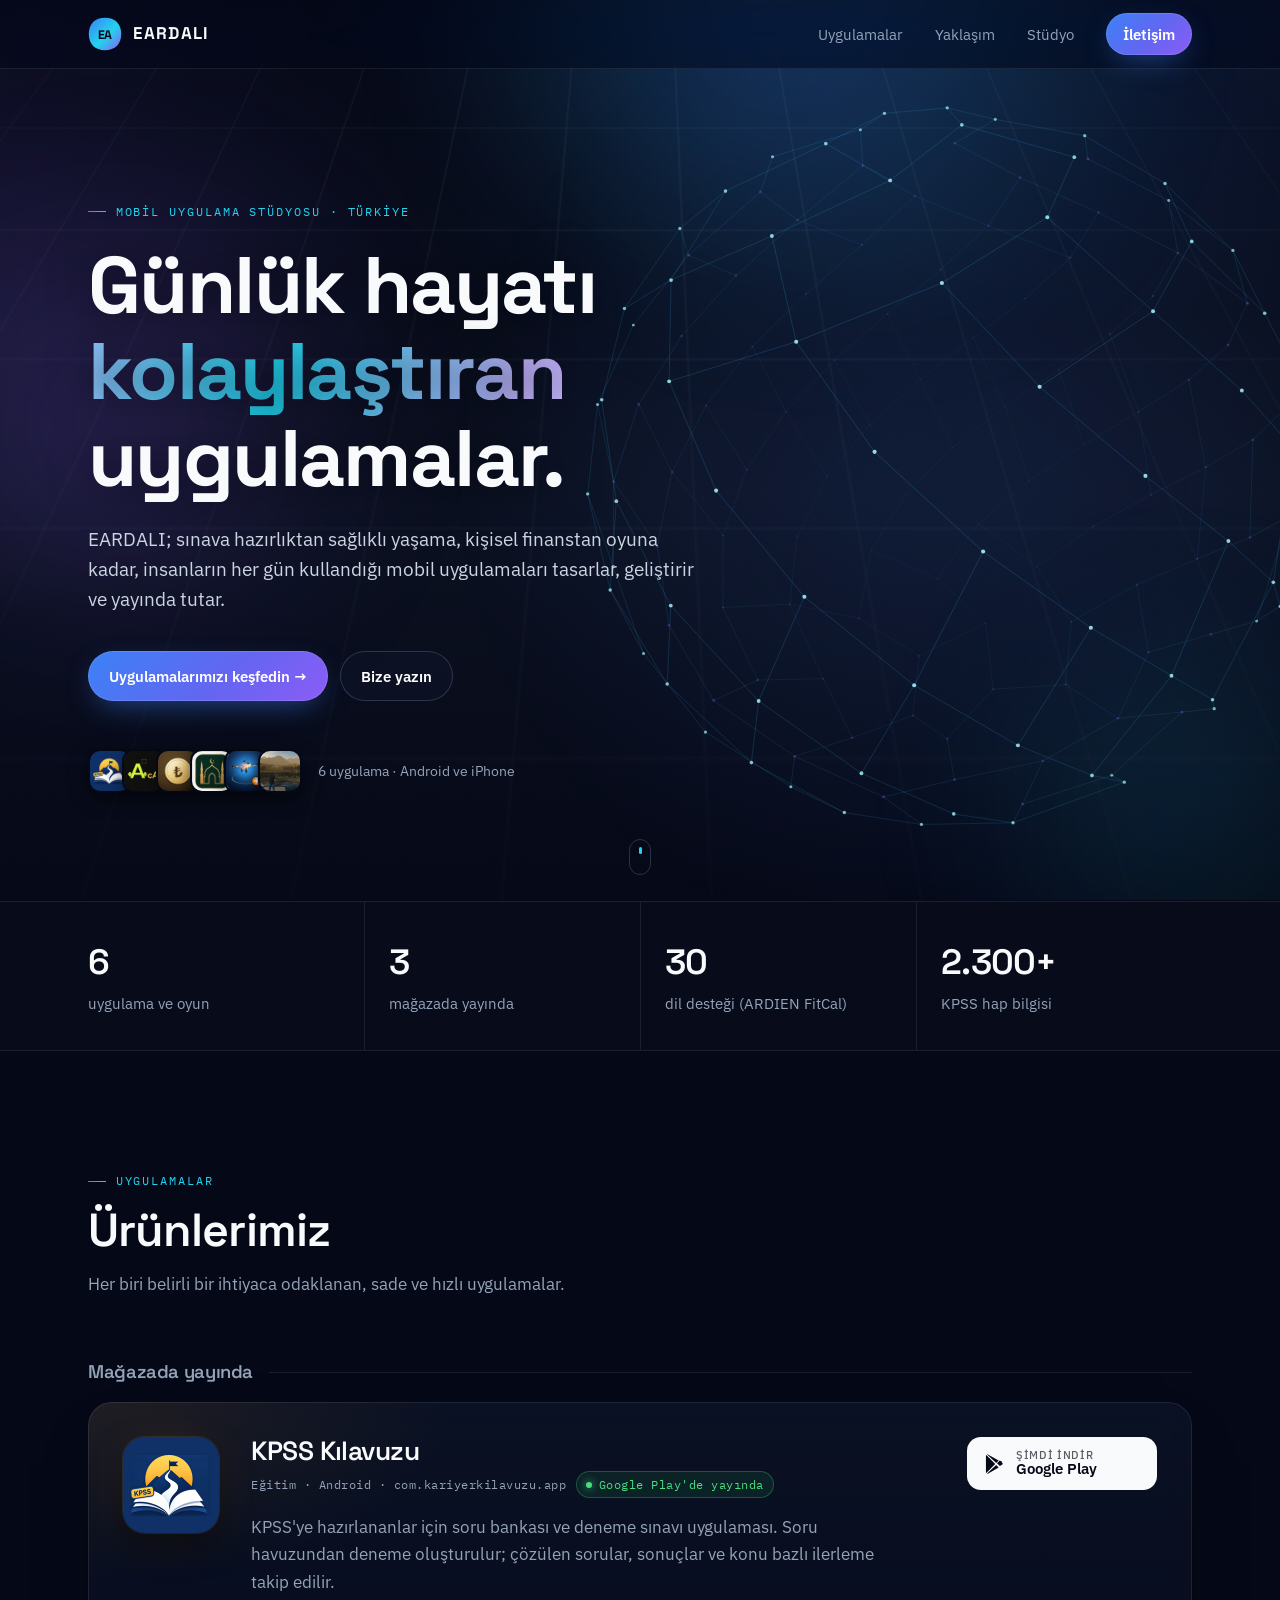
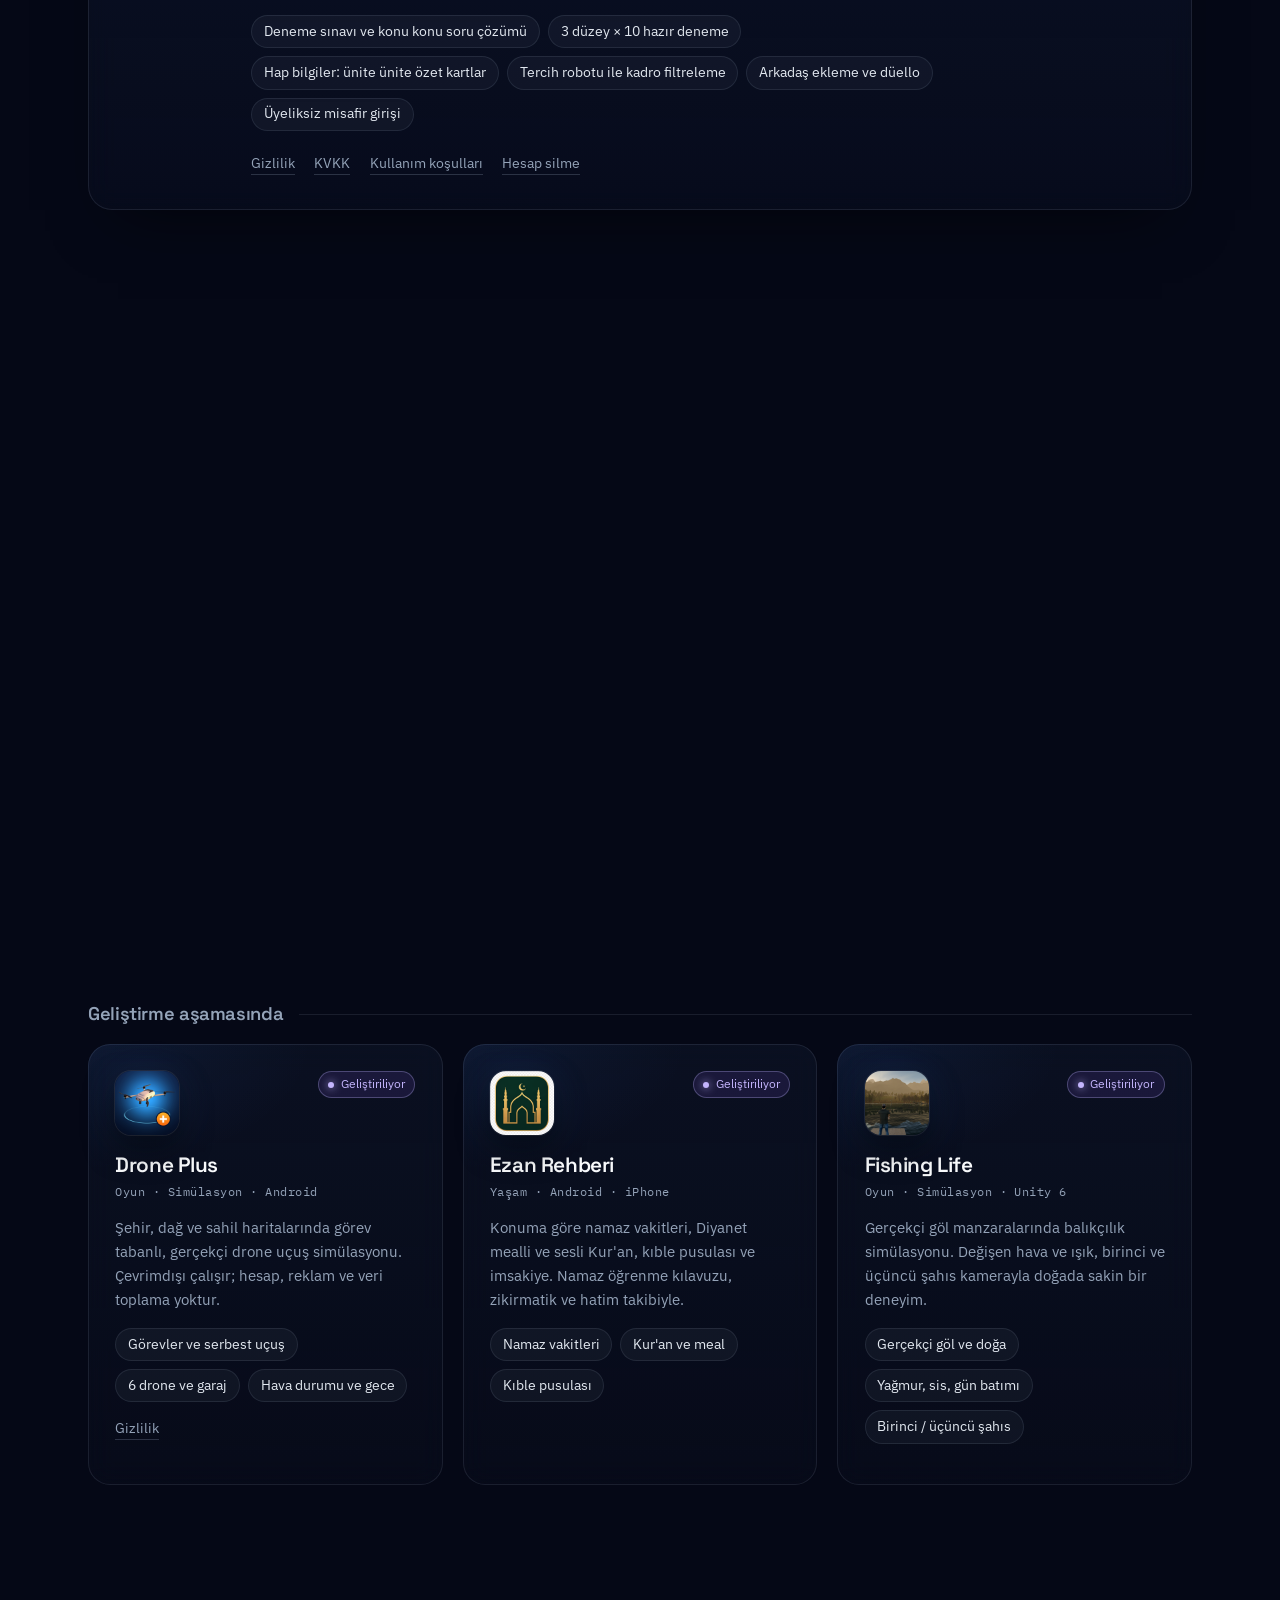
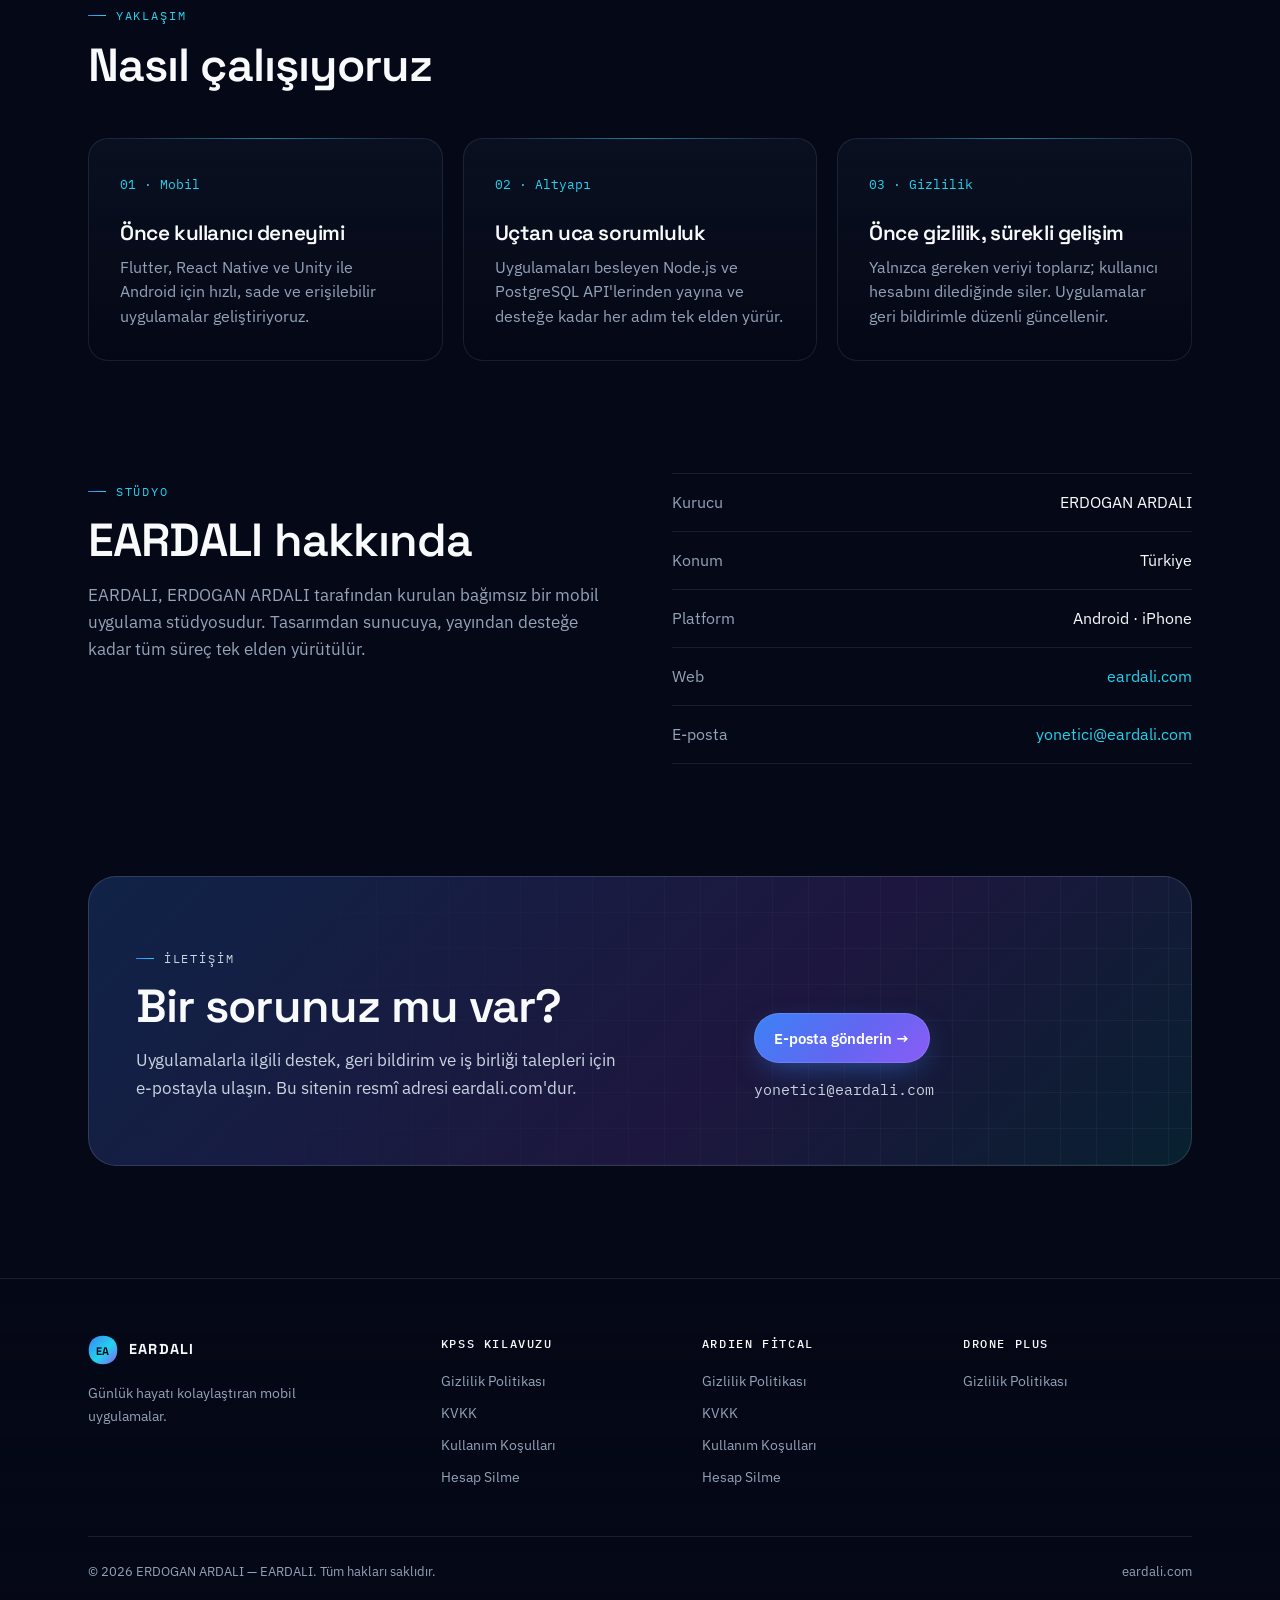
==== commit 06db6c1c: "Ana sayfa yeniden tasarlandi: stüdyo vitrini, 6 uygulama, hareketli arka plan Co-Authored-By: Claude" ====
--- a/index.html
+++ b/index.html
@@ -2,278 +2,726 @@
 <html lang="tr">
 <head>
 <meta charset="utf-8">
-<meta name="viewport" content="width=device-width, initial-scale=1">
-<title>ERDOGAN ARDALI — EARDALI</title>
-<meta name="description" content="ERDOGAN ARDALI, EARDALI adı altında Android için uygulamalar geliştiriyor. KPSS Kariyer Kılavuzu ve ARDIEN FitCal.">
+<meta name="viewport" content="width=device-width, initial-scale=1, viewport-fit=cover">
+<title>EARDALI — Mobil uygulama stüdyosu · ERDOGAN ARDALI</title>
+<meta name="description" content="EARDALI, ERDOGAN ARDALI tarafından kurulan bağımsız mobil uygulama stüdyosu. KPSS Kılavuzu, ARDIEN FitCal ve Drone Plus.">
 <link rel="canonical" href="https://eardali.com/">
 <meta property="og:type" content="website">
 <meta property="og:url" content="https://eardali.com/">
-<meta property="og:title" content="ERDOGAN ARDALI — EARDALI">
-<meta property="og:description" content="Android için uygulamalar geliştiren bağımsız geliştirici. KPSS Kariyer Kılavuzu ve ARDIEN FitCal.">
+<meta property="og:title" content="EARDALI — Mobil uygulama stüdyosu">
+<meta property="og:description" content="Günlük hayatı kolaylaştıran mobil uygulamalar: KPSS Kılavuzu, ARDIEN FitCal ve Drone Plus.">
+<meta name="theme-color" content="#050816">
 <link rel="preconnect" href="https://fonts.googleapis.com">
 <link rel="preconnect" href="https://fonts.gstatic.com" crossorigin>
-<link href="https://fonts.googleapis.com/css2?family=Space+Grotesk:wght@500;700&family=IBM+Plex+Mono:wght@400;500&family=IBM+Plex+Sans:wght@400;500&display=swap" rel="stylesheet">
+<link href="https://fonts.googleapis.com/css2?family=Space+Grotesk:wght@500;600;700&family=IBM+Plex+Mono:wght@400;500&family=IBM+Plex+Sans:wght@400;500;600&display=swap" rel="stylesheet">
 <style>
   :root{
-    --porselen:#171713;
-    --murekkep:#F4F0E6;
-    --cini:#DFFF3F;
-    --kum:#424238;
-    --sis:#AAA99F;
-    --kart:rgba(255,255,255,.045);
-    --olcu: clamp(1rem, 0.6rem + 1.6vw, 1.125rem);
+    --zemin:#050816;
+    --zemin2:#0B1020;
+    --mavi:#3B82F6;
+    --cyan:#22D3EE;
+    --mor:#8B5CF6;
+    --metin:#F8FAFC;
+    --sis:#94A3B8;
+    --cizgi:rgba(148,163,184,.14);
+    --cizgi2:rgba(148,163,184,.26);
+    --cam:rgba(15,23,42,.45);
+    --mx:0;--my:0;--sy:0;
     color-scheme:dark;
   }
-  /* Cihaz koyu temadaysa zemin ve yüzeyler koyu palete geçer */
-  @media (prefers-color-scheme:dark){
-    :root{
-      --porselen:#171713;
-      --murekkep:#F4F0E6;
-      --cini:#DFFF3F;
-      --kum:#424238;
-      --sis:#AAA99F;
-      --kart:rgba(255,255,255,.045);
-    }
-  }
   *{box-sizing:border-box;margin:0;padding:0}
-  html{-webkit-text-size-adjust:100%}
+  html{-webkit-text-size-adjust:100%;scroll-behavior:smooth}
   body{
-    background:var(--porselen);
-    color:var(--murekkep);
-    font-family:"IBM Plex Sans",system-ui,sans-serif;
-    font-size:var(--olcu);
-    line-height:1.6;
-    padding:0 1.5rem;
-  }
-  .kapsam{max-width:44rem;margin:0 auto}
-
-  /* Etiket: bölüm başlıklarının üstündeki küçük ölçü yazısı */
-  .etiket{
-    font-family:"IBM Plex Mono",ui-monospace,monospace;
-    font-size:.72rem;letter-spacing:.14em;text-transform:uppercase;
-    color:var(--cini);
-  }
-
-  /* Hero */
-  header{padding:4.5rem 0 3.5rem;border-bottom:1px solid var(--kum)}
-  .simge{width:88px;height:88px;display:block;margin-bottom:1.75rem}
-  h1{
-    font-family:"Space Grotesk",sans-serif;font-weight:700;
-    font-size:clamp(2.25rem,1.4rem + 4vw,3.5rem);
-    line-height:1.05;letter-spacing:-.02em;margin:.75rem 0 1rem;
-  }
-  .giris{max-width:32rem;color:var(--sis)}
-  .giris strong{color:var(--murekkep);font-weight:500}
-
-  section{padding:3rem 0;border-bottom:1px solid var(--kum)}
-  h2{
-    font-family:"Space Grotesk",sans-serif;font-weight:500;
-    font-size:1.375rem;letter-spacing:-.01em;margin:.6rem 0 1.25rem;
-  }
-
-  .satirlar{list-style:none;display:grid;gap:1.5rem}
-  .satirlar h3{
-    font-family:"Space Grotesk",sans-serif;font-weight:500;
-    font-size:1rem;margin-bottom:.25rem;
-  }
-  .satirlar p{color:var(--sis);font-size:.95rem}
-
-  .kartlar{display:grid;gap:1rem}
-  .kart{
-    border:1px solid var(--kum);border-radius:14px;
-    padding:1.25rem 1.25rem 1.4rem;background:var(--kart);
-  }
-  .kart h3{font-family:"Space Grotesk",sans-serif;font-weight:500;font-size:1.0625rem;margin-bottom:.4rem}
-  .kart p{color:var(--sis);font-size:.95rem;margin-bottom:.9rem}
-  .kart .kunye{
-    font-family:"IBM Plex Mono",ui-monospace,monospace;
-    font-size:.76rem;color:var(--cini);letter-spacing:.02em;
-    margin-bottom:.75rem;
-  }
-  .kart .ozet{list-style:none;display:grid;gap:.35rem;margin:0 0 1rem}
-  .kart .ozet li{
-    color:var(--sis);font-size:.92rem;padding-left:1rem;position:relative;
-  }
-  .kart .ozet li::before{
-    content:"";position:absolute;left:0;top:.6em;
-    width:5px;height:5px;border-radius:50%;background:var(--cini);opacity:.55;
-  }
-  .kart .baglar{
-    display:flex;gap:1.1rem;flex-wrap:wrap;
-    font-size:.88rem;margin-bottom:0;
-  }
-
-  a{color:var(--cini);text-underline-offset:3px;text-decoration-thickness:1px}
-  a:hover{text-decoration:none}
-  a:focus-visible{outline:2px solid var(--cini);outline-offset:3px;border-radius:3px}
-
-  .iletisim{display:grid;gap:.65rem;font-family:"IBM Plex Mono",monospace;font-size:.9rem}
-  .iletisim div{display:flex;gap:.75rem;flex-wrap:wrap}
-  .iletisim span{color:var(--sis);min-width:5.5rem}
-  .not{color:var(--sis);font-size:.85rem;margin-top:1.4rem;max-width:34rem}
-
-  footer{padding:2.5rem 0 3.5rem;font-size:.85rem;color:var(--sis);
-    display:flex;gap:1rem;flex-wrap:wrap;justify-content:space-between}
-
-  /* Açılış hareketi */
+    background:var(--zemin);color:var(--metin);
+    font-family:"IBM Plex Sans",system-ui,sans-serif;font-size:1.0625rem;line-height:1.6;
+    overflow-x:hidden;-webkit-font-smoothing:antialiased;
+  }
+  img{display:block;max-width:100%}
+  a{color:inherit;text-decoration:none}
+  a:focus-visible,button:focus-visible{outline:2px solid var(--cyan);outline-offset:3px;border-radius:8px}
+  ::selection{background:rgba(59,130,246,.45)}
+
+  /* ───────── Arka plan sahnesi (sabit katmanlar) ───────── */
+  .sahne{position:fixed;inset:0;z-index:-1;overflow:hidden;pointer-events:none;
+    background:
+      radial-gradient(1200px 700px at 80% -10%, rgba(59,130,246,.16), transparent 60%),
+      radial-gradient(900px 600px at -10% 30%, rgba(139,92,246,.12), transparent 60%),
+      linear-gradient(180deg,var(--zemin) 0%,var(--zemin2) 55%,var(--zemin) 100%);
+  }
+  .aurora{position:absolute;border-radius:50%;filter:blur(90px);opacity:.55;will-change:transform;
+    transform:translate3d(calc(var(--mx) * var(--d,20px)),calc(var(--my) * var(--d,20px) + var(--sy) * var(--k,-60px)),0)}
+  .aurora i{display:block;width:100%;height:100%;border-radius:50%}
+  .a1{width:58vmax;height:40vmax;left:38%;top:-18vmax;--d:-28px;--k:-90px}
+  .a1 i{background:radial-gradient(circle at 40% 50%,rgba(59,130,246,.55),rgba(34,211,238,.18) 45%,transparent 70%)}
+  .a2{width:46vmax;height:36vmax;left:-14vmax;top:22vh;--d:22px;--k:-40px}
+  .a2 i{background:radial-gradient(circle,rgba(139,92,246,.42),transparent 68%)}
+  .a3{width:40vmax;height:30vmax;right:-12vmax;top:70vh;--d:-16px;--k:-140px}
+  .a3 i{background:radial-gradient(circle,rgba(34,211,238,.28),transparent 68%)}
   @media (prefers-reduced-motion:no-preference){
-    .ac{animation:yukari .7s cubic-bezier(.2,.7,.3,1) both}
-    .ac:nth-child(2){animation-delay:.08s}
-    .ac:nth-child(3){animation-delay:.14s}
-    @keyframes yukari{from{opacity:0;transform:translateY(12px)}to{opacity:1;transform:none}}
-  }
+    .a1 i{animation:dalga1 26s ease-in-out infinite alternate}
+    .a2 i{animation:dalga2 32s ease-in-out infinite alternate}
+    .a3 i{animation:dalga1 38s ease-in-out infinite alternate-reverse}
+    @keyframes dalga1{0%{transform:translate(0,0) scale(1)}50%{transform:translate(6%,4%) scale(1.08)}100%{transform:translate(-5%,8%) scale(.96)}}
+    @keyframes dalga2{0%{transform:translate(0,0) scale(1) rotate(0)}100%{transform:translate(10%,-6%) scale(1.12) rotate(12deg)}}
+  }
+  .izgara{position:absolute;inset:-20% -10% auto;height:120vh;opacity:.5;
+    background-image:linear-gradient(var(--cizgi) 1px,transparent 1px),linear-gradient(90deg,var(--cizgi) 1px,transparent 1px);
+    background-size:72px 72px;
+    transform:perspective(900px) rotateX(58deg) translate3d(calc(var(--mx) * -14px), calc(var(--sy) * 120px), 0);
+    transform-origin:50% 0;
+    mask-image:radial-gradient(ellipse 60% 55% at 50% 30%,#000 15%,transparent 70%);
+    -webkit-mask-image:radial-gradient(ellipse 60% 55% at 50% 30%,#000 15%,transparent 70%);
+  }
+  .doku{position:absolute;inset:0;opacity:.06;mix-blend-mode:overlay;
+    background-image:url("data:image/svg+xml,%3Csvg xmlns='http://www.w3.org/2000/svg' width='160' height='160'%3E%3Cfilter id='n'%3E%3CfeTurbulence type='fractalNoise' baseFrequency='.9' numOctaves='2' stitchTiles='stitch'/%3E%3C/filter%3E%3Crect width='100%25' height='100%25' filter='url(%23n)'/%3E%3C/svg%3E")}
+
+  /* ───────── Genel ───────── */
+  .kapsam{max-width:72rem;margin:0 auto;padding:0 1.5rem}
+  .etiket{font-family:"IBM Plex Mono",ui-monospace,monospace;font-size:.75rem;letter-spacing:.16em;text-transform:uppercase;
+    color:var(--cyan);display:inline-flex;align-items:center;gap:.6rem}
+  .etiket::before{content:"";width:18px;height:1px;background:linear-gradient(90deg,var(--mavi),var(--cyan))}
+  h1,h2,h3{font-family:"Space Grotesk",sans-serif;letter-spacing:-.02em;line-height:1.08}
+  h2{font-size:clamp(1.9rem,1.2rem + 2.6vw,2.9rem);font-weight:600;margin:.9rem 0 1rem}
+  .alt{color:var(--sis);max-width:38rem}
+  .parlak{background:linear-gradient(100deg,#93C5FD 0%,var(--cyan) 40%,#C4B5FD 90%);-webkit-background-clip:text;background-clip:text;color:transparent}
+
+  /* Düğmeler */
+  .dugme{position:relative;display:inline-flex;align-items:center;gap:.5rem;font-weight:600;font-size:.95rem;
+    padding:.8rem 1.3rem;border-radius:999px;color:#fff;isolation:isolate;overflow:hidden;
+    background:linear-gradient(135deg,var(--mavi),#6366F1 55%,var(--mor));
+    box-shadow:0 0 0 1px rgba(255,255,255,.12) inset,0 10px 30px -10px rgba(59,130,246,.6);
+    transition:transform .25s cubic-bezier(.2,.7,.3,1),box-shadow .25s ease}
+  .dugme::after{content:"";position:absolute;inset:0;z-index:-1;
+    background:linear-gradient(120deg,transparent 30%,rgba(255,255,255,.28) 50%,transparent 70%);transform:translateX(-120%);
+    transition:transform .7s ease}
+  .dugme:hover{transform:translateY(-2px);box-shadow:0 0 0 1px rgba(255,255,255,.18) inset,0 16px 40px -12px rgba(59,130,246,.75)}
+  .dugme:hover::after{transform:translateX(120%)}
+  .dugme.ikincil{background:rgba(15,23,42,.5);backdrop-filter:blur(8px);-webkit-backdrop-filter:blur(8px);
+    box-shadow:0 0 0 1px var(--cizgi2) inset}
+  .dugme.ikincil:hover{box-shadow:0 0 0 1px rgba(34,211,238,.5) inset}
+
+  /* ───────── Üst menü ───────── */
+  .ust{position:sticky;top:0;z-index:20;backdrop-filter:blur(16px) saturate(140%);-webkit-backdrop-filter:blur(16px) saturate(140%);
+    background:rgba(5,8,22,.55);border-bottom:1px solid var(--cizgi)}
+  .ust .kapsam{display:flex;align-items:center;justify-content:space-between;height:68px}
+  .marka{display:flex;align-items:center;gap:.7rem;font-family:"Space Grotesk",sans-serif;font-weight:700;letter-spacing:.08em}
+  .marka svg{width:34px;height:34px;flex:none}
+  .menu{display:flex;align-items:center;gap:2rem;font-size:.95rem;color:var(--sis)}
+  .menu a{transition:color .2s}
+  .menu a:hover{color:var(--metin)}
+  .menu .dugme{padding:.55rem 1.05rem;color:#fff}
+  @media (max-width:760px){.menu a:not(.dugme){display:none}}
+
+  /* ───────── Giriş (hero) ───────── */
+  .giris{position:relative;min-height:calc(100svh - 68px);display:flex;align-items:center;padding:5rem 0 4rem}
+  #kure{position:absolute;inset:0;width:100%;height:100%;z-index:0}
+  .giris .kapsam{position:relative;z-index:1;width:100%}
+  .giris .metin{max-width:40rem}
+  .giris h1{font-size:clamp(2.7rem,1.4rem + 5.2vw,5rem);font-weight:700;margin:1.3rem 0 1.4rem;text-shadow:0 2px 40px rgba(5,8,22,.6)}
+  .giris .alt{font-size:1.18rem;margin-bottom:2.3rem;color:#CBD5E1}
+  .eylemler{display:flex;gap:.8rem;flex-wrap:wrap}
+  .rozetler{display:flex;gap:-8px;margin-top:3rem;align-items:center}
+  .rozetler img{width:44px;height:44px;border-radius:12px;border:2px solid var(--zemin);margin-left:-10px;box-shadow:0 6px 18px rgba(0,0,0,.5)}
+  .rozetler img:first-child{margin-left:0}
+  .rozetler span{margin-left:1rem;color:var(--sis);font-size:.9rem}
+  .asagi{position:absolute;left:50%;bottom:1.6rem;transform:translateX(-50%);z-index:1;width:22px;height:36px;border-radius:12px;
+    border:1px solid var(--cizgi2)}
+  .asagi::after{content:"";position:absolute;left:50%;top:7px;width:3px;height:7px;margin-left:-1.5px;border-radius:2px;background:var(--cyan)}
+  @media (max-width:760px){.asagi{display:none}}
+  @media (prefers-reduced-motion:no-preference){.asagi::after{animation:kaydir 2.2s ease-in-out infinite}
+    @keyframes kaydir{0%{opacity:0;transform:translateY(0)}40%{opacity:1}100%{opacity:0;transform:translateY(12px)}}}
+
+  /* ───────── Rakamlar ───────── */
+  .rakamlar{border-top:1px solid var(--cizgi);border-bottom:1px solid var(--cizgi);background:rgba(11,16,32,.55);
+    backdrop-filter:blur(10px);-webkit-backdrop-filter:blur(10px)}
+  .rakamlar .kapsam{display:grid;grid-template-columns:repeat(4,1fr)}
+  .rakam{padding:2rem 1.5rem;border-left:1px solid var(--cizgi)}
+  .rakam:first-child{border-left:0;padding-left:0}
+  .rakam b{display:block;font-family:"Space Grotesk",sans-serif;font-size:2.2rem;font-weight:600;letter-spacing:-.02em}
+  .rakam span{color:var(--sis);font-size:.92rem}
+  @media (max-width:760px){.rakamlar .kapsam{grid-template-columns:1fr 1fr}
+    .rakam{border-left:0;padding:1.4rem 0;border-top:1px solid var(--cizgi)}.rakam:nth-child(-n+2){border-top:0}}
+
+  section.bolum{padding:7rem 0;position:relative}
+
+  /* ───────── Uygulama kartları (cam) ───────── */
+  .uygulamalar{display:grid;gap:1.5rem}
+  .uygulama{--vurgu:59,130,246;--px:50%;--py:50%;
+    position:relative;display:grid;grid-template-columns:auto 1fr auto;gap:2rem;align-items:start;
+    padding:2.2rem;border-radius:24px;isolation:isolate;
+    background:linear-gradient(180deg,rgba(15,23,42,.62),rgba(11,16,32,.42));
+    backdrop-filter:blur(14px) saturate(130%);-webkit-backdrop-filter:blur(14px) saturate(130%);
+    box-shadow:0 0 0 1px var(--cizgi) inset,0 30px 60px -30px rgba(0,0,0,.6);
+    transition:transform .45s cubic-bezier(.2,.7,.3,1),box-shadow .45s ease}
+  /* Uygulamaya özel yumuşak ışık */
+  .uygulama::before{content:"";position:absolute;inset:0;border-radius:inherit;z-index:-1;opacity:.55;transition:opacity .45s ease;
+    background:radial-gradient(520px 260px at 0% 0%,rgba(var(--vurgu),.16),transparent 70%)}
+  /* Fareyi izleyen ışık + ince ışık kenarı */
+  .uygulama::after{content:"";position:absolute;inset:0;border-radius:inherit;pointer-events:none;opacity:0;transition:opacity .35s ease;
+    background:radial-gradient(380px circle at var(--px) var(--py),rgba(var(--vurgu),.12),transparent 60%);
+    box-shadow:0 0 0 1px rgba(var(--vurgu),.28) inset}
+  .uygulama:hover{transform:translateY(-4px);box-shadow:0 0 0 1px var(--cizgi2) inset,0 40px 70px -30px rgba(0,0,0,.7)}
+  .uygulama:hover::after{opacity:1}
+  .uygulama:hover::before{opacity:.9}
+  .uygulama.kpss{--vurgu:245,166,35}
+  .uygulama.fitcal{--vurgu:223,255,63}
+  .borc{--vurgu:212,170,92}
+  .drone{--vurgu:34,211,238}
+  .ezan{--vurgu:52,211,153}
+  .fishing{--vurgu:96,165,250}
+  .grup-baslik{font-size:1.15rem;font-weight:600;color:var(--sis);margin:4rem 0 1.25rem;display:flex;align-items:center;gap:1rem}
+  .grup-baslik::after{content:"";flex:1;height:1px;background:var(--cizgi)}
+  .gelistirme{display:grid;grid-template-columns:repeat(3,1fr);gap:1.25rem}
+  .mini{--vurgu:59,130,246;position:relative;padding:1.7rem;border-radius:22px;isolation:isolate;
+    background:linear-gradient(180deg,rgba(15,23,42,.55),rgba(11,16,32,.35));
+    backdrop-filter:blur(12px);-webkit-backdrop-filter:blur(12px);box-shadow:0 0 0 1px var(--cizgi) inset;
+    transition:transform .45s cubic-bezier(.2,.7,.3,1),box-shadow .45s}
+  .mini::before{content:"";position:absolute;inset:0;border-radius:inherit;z-index:-1;opacity:.6;
+    background:radial-gradient(320px 180px at 0% 0%,rgba(var(--vurgu),.14),transparent 70%)}
+  .mini:hover{transform:translateY(-3px);box-shadow:0 0 0 1px rgba(var(--vurgu),.3) inset}
+  .mini-ust{display:flex;justify-content:space-between;align-items:flex-start;margin-bottom:1.2rem}
+  .mini h3{font-size:1.3rem;font-weight:600;margin-bottom:.3rem}
+  .mini .kategori{margin-bottom:.8rem}
+  .mini .aciklama{font-size:.95rem;margin-bottom:1rem}
+  .mini .ozellikler{margin-bottom:.9rem}
+  .simge.kucuk{width:64px;height:64px}
+  .simge.kucuk img{border-radius:16px}
+  .simge.kucuk::before{inset:-10px;border-radius:24px}
+  .mini:hover .simge::before{opacity:.9}
+  @media (max-width:980px){.gelistirme{grid-template-columns:1fr 1fr}}
+  @media (max-width:640px){.gelistirme{grid-template-columns:1fr}}
+  .simge{position:relative;width:96px;height:96px}
+  .simge::before{content:"";position:absolute;inset:-14px;border-radius:32px;z-index:-1;filter:blur(18px);
+    background:radial-gradient(circle,rgba(var(--vurgu),.45),transparent 70%);opacity:.55;transition:opacity .45s}
+  .uygulama:hover .simge::before{opacity:.9}
+  .simge img{width:100%;height:100%;border-radius:22px;box-shadow:0 0 0 1px rgba(255,255,255,.08),0 14px 30px rgba(0,0,0,.5)}
+  .uygulama h3{font-size:1.65rem;font-weight:600;margin-bottom:.35rem}
+  .kategori{font-family:"IBM Plex Mono",monospace;font-size:.78rem;color:var(--sis);letter-spacing:.04em;margin-bottom:1rem;
+    display:flex;gap:.6rem;flex-wrap:wrap;align-items:center}
+  .durum{display:inline-flex;align-items:center;gap:.4rem;padding:.2rem .6rem;border-radius:999px;font-size:.72rem;
+    background:rgba(34,197,94,.1);color:#4ADE80;border:1px solid rgba(74,222,128,.28)}
+  .durum::before{content:"";width:6px;height:6px;border-radius:50%;background:currentColor;box-shadow:0 0 8px currentColor}
+  .durum.yakinda{background:rgba(139,92,246,.12);color:#C4B5FD;border-color:rgba(196,181,253,.3)}
+  .aciklama{color:var(--sis);max-width:40rem;margin-bottom:1.2rem}
+  .ozellikler{list-style:none;display:flex;flex-wrap:wrap;gap:.5rem;margin-bottom:1.3rem}
+  .ozellikler li{font-size:.85rem;padding:.36rem .8rem;border-radius:999px;background:rgba(148,163,184,.06);
+    box-shadow:0 0 0 1px var(--cizgi) inset;color:#E2E8F0}
+  .yasal{display:flex;gap:1.2rem;flex-wrap:wrap;font-size:.86rem;color:var(--sis)}
+  .yasal a{border-bottom:1px solid var(--cizgi2);transition:color .2s,border-color .2s}
+  .yasal a:hover{color:var(--metin);border-color:var(--cyan)}
+  .sag{display:flex;flex-direction:column;gap:.6rem;min-width:190px}
+  .play{display:flex;align-items:center;gap:.7rem;padding:.72rem 1rem;border-radius:14px;line-height:1.15;font-weight:600;font-size:.92rem;
+    background:#F8FAFC;color:#050816;transition:transform .25s cubic-bezier(.2,.7,.3,1),box-shadow .25s}
+  .play:hover{transform:translateY(-2px);box-shadow:0 12px 30px -10px rgba(var(--vurgu),.55)}
+  .play small{display:block;font-weight:500;font-size:.68rem;letter-spacing:.06em;text-transform:uppercase;opacity:.65}
+  .play svg{width:22px;height:22px;flex:none}
+  .play.pasif{background:transparent;color:var(--sis);box-shadow:0 0 0 1px var(--cizgi2) inset;pointer-events:none}
+  .ikincil-bag{font-size:.88rem;color:var(--sis);padding:.2rem;transition:color .2s}
+  .ikincil-bag:hover{color:var(--metin)}
+  @media (max-width:880px){
+    .uygulama{grid-template-columns:1fr;padding:1.6rem;gap:1.2rem}
+    .simge{width:76px;height:76px}.simge img{border-radius:18px}
+    .sag{min-width:0;flex-direction:row;flex-wrap:wrap;align-items:center}
+  }
+
+  /* ───────── Yaklaşım ───────── */
+  .ilkeler{display:grid;grid-template-columns:repeat(3,1fr);gap:1.25rem;margin-top:3rem}
+  .ilke{position:relative;padding:2rem;border-radius:20px;overflow:hidden;
+    background:linear-gradient(180deg,rgba(15,23,42,.55),rgba(5,8,22,.2));box-shadow:0 0 0 1px var(--cizgi) inset;
+    transition:transform .45s cubic-bezier(.2,.7,.3,1),box-shadow .45s}
+  .ilke::before{content:"";position:absolute;left:2rem;right:2rem;top:0;height:1px;
+    background:linear-gradient(90deg,transparent,var(--cyan),transparent);opacity:.5}
+  .ilke:hover{transform:translateY(-3px);box-shadow:0 0 0 1px var(--cizgi2) inset}
+  .ilke .no{font-family:"IBM Plex Mono",monospace;font-size:.8rem;color:var(--cyan)}
+  .ilke h3{font-size:1.3rem;font-weight:600;margin:1.6rem 0 .6rem}
+  .ilke p{color:var(--sis);font-size:.97rem}
+  @media (max-width:880px){.ilkeler{grid-template-columns:1fr}}
+
+  /* ───────── Stüdyo ───────── */
+  .studyo{display:grid;grid-template-columns:1fr 1fr;gap:4rem;align-items:start}
+  .kunye{list-style:none;border-top:1px solid var(--cizgi)}
+  .kunye li{display:flex;justify-content:space-between;gap:1rem;padding:1rem 0;border-bottom:1px solid var(--cizgi);font-size:.98rem}
+  .kunye span{color:var(--sis)}
+  .kunye a{color:var(--cyan)}
+  @media (max-width:880px){.studyo{grid-template-columns:1fr;gap:2rem}}
+
+  /* ───────── İletişim ───────── */
+  .iletisim{position:relative;overflow:hidden;border-radius:28px;padding:4rem 3rem;isolation:isolate;
+    display:grid;grid-template-columns:1.2fr .8fr;gap:2rem;align-items:end;
+    background:linear-gradient(135deg,rgba(59,130,246,.22),rgba(139,92,246,.18) 60%,rgba(34,211,238,.12));
+    box-shadow:0 0 0 1px rgba(148,163,184,.22) inset}
+  .iletisim::before{content:"";position:absolute;inset:0;z-index:-1;opacity:.5;
+    background-image:linear-gradient(var(--cizgi) 1px,transparent 1px),linear-gradient(90deg,var(--cizgi) 1px,transparent 1px);
+    background-size:36px 36px;mask-image:linear-gradient(90deg,transparent,#000);-webkit-mask-image:linear-gradient(90deg,transparent,#000)}
+  .iletisim h2{margin-top:0}
+  .iletisim p{color:#CBD5E1;max-width:30rem}
+  .iletisim .posta{font-family:"IBM Plex Mono",monospace;font-size:.95rem;margin-top:.9rem;display:block;color:#CBD5E1}
+  @media (max-width:760px){.iletisim{grid-template-columns:1fr;padding:2.5rem 1.6rem;border-radius:22px}}
+
+  /* ───────── Alt bilgi ───────── */
+  footer{border-top:1px solid var(--cizgi);margin-top:7rem;padding:3.5rem 0 3rem;color:var(--sis);font-size:.9rem;
+    background:linear-gradient(180deg,transparent,rgba(5,8,22,.85))}
+  .alt-izgara{display:grid;grid-template-columns:1.4fr 1fr 1fr 1fr;gap:2rem}
+  .alt-izgara h4{font-family:"IBM Plex Mono",monospace;font-weight:500;font-size:.72rem;letter-spacing:.14em;text-transform:uppercase;color:var(--metin);margin-bottom:1rem}
+  .alt-izgara ul{list-style:none;display:grid;gap:.55rem}
+  .alt-izgara a{transition:color .2s}
+  .alt-izgara a:hover{color:var(--metin)}
+  .telif{display:flex;justify-content:space-between;flex-wrap:wrap;gap:1rem;margin-top:3rem;padding-top:1.5rem;border-top:1px solid var(--cizgi);font-size:.82rem}
+  @media (max-width:760px){.alt-izgara{grid-template-columns:1fr 1fr}}
+
+  /* ───────── Hareket ───────── */
+  @media (prefers-reduced-motion:no-preference){
+    .acilis{animation:acil 1s cubic-bezier(.2,.7,.3,1) both}
+    .acilis:nth-child(2){animation-delay:.08s}.acilis:nth-child(3){animation-delay:.16s}
+    .acilis:nth-child(4){animation-delay:.24s}.acilis:nth-child(5){animation-delay:.32s}
+    @keyframes acil{from{opacity:0;transform:translateY(18px);filter:blur(6px)}to{opacity:1;transform:none;filter:none}}
+    .belir{opacity:0;transform:translateY(22px);transition:opacity .9s ease,transform .9s cubic-bezier(.2,.7,.3,1)}
+    .belir.gorundu{opacity:1;transform:none}
+  }
+  @media (prefers-reduced-motion:reduce){html{scroll-behavior:auto}}
 </style>
 </head>
 <body>
-<div class="kapsam">
-
-  <header>
-    <!-- İmza: Android uyarlanabilir simge biçiminde EA monogramı -->
-    <svg class="simge ac" viewBox="0 0 88 88" role="img" aria-label="EARDALI simgesi">
-      <defs>
-        <clipPath id="kesim">
-          <path d="M44 2c26 0 42 16 42 42s-16 42-42 42S2 70 2 44 18 2 44 2z"/>
-        </clipPath>
-      </defs>
-      <g clip-path="url(#kesim)">
-        <rect width="88" height="88" fill="#DFFF3F"/>
-        <g stroke="#171713" stroke-opacity=".22" fill="none" stroke-width="1">
-          <path d="M44 6 82 44 44 82 6 44z"/>
-          <path d="M20 20h48v48H20z"/>
-        </g>
-        <text x="44" y="45" text-anchor="middle" dominant-baseline="central"
-              font-family="Space Grotesk, sans-serif" font-weight="700" font-size="30"
-              letter-spacing="-1" fill="#171713">EA</text>
-      </g>
-    </svg>
-
-    <p class="etiket ac">Bağımsız geliştirici</p>
-    <h1 class="ac">ERDOGAN ARDALI</h1>
-    <p class="giris ac">
-      <strong>EARDALI</strong> adı altında Android için uygulamalar geliştiriyorum.
-      Tasarımdan sunucuya, yayından desteğe kadar tüm süreci kendim yürütüyorum.
-    </p>
-  </header>
-
-  <section>
-    <p class="etiket">Durum</p>
-    <h2>Şu anda ne üzerinde çalışıyorum</h2>
-    <p style="color:var(--sis);max-width:34rem">
-      İki uygulama geliştiriyorum: <strong style="color:var(--murekkep);font-weight:500">KPSS Kariyer Kılavuzu</strong>
-      ve <strong style="color:var(--murekkep);font-weight:500">ARDIEN FitCal</strong>.
-      İkisi de Google Play'de yayında; mağaza bağlantıları aşağıdaki kartlarda.
-    </p>
+
+<div class="sahne" aria-hidden="true">
+  <div class="aurora a1"><i></i></div>
+  <div class="aurora a2"><i></i></div>
+  <div class="aurora a3"><i></i></div>
+  <div class="izgara"></div>
+  <div class="doku"></div>
+</div>
+
+<header class="ust">
+  <div class="kapsam">
+    <a class="marka" href="#ust" aria-label="EARDALI ana sayfa">
+      <svg viewBox="0 0 88 88" aria-hidden="true">
+        <defs><linearGradient id="lg" x1="0" y1="0" x2="1" y2="1"><stop offset="0" stop-color="#3B82F6"/><stop offset=".55" stop-color="#22D3EE"/><stop offset="1" stop-color="#8B5CF6"/></linearGradient></defs>
+        <path d="M44 2c26 0 42 16 42 42s-16 42-42 42S2 70 2 44 18 2 44 2z" fill="url(#lg)"/>
+        <text x="44" y="46" text-anchor="middle" dominant-baseline="central" font-family="Space Grotesk, sans-serif" font-weight="700" font-size="32" letter-spacing="-1" fill="#050816">EA</text>
+      </svg>
+      EARDALI
+    </a>
+    <nav class="menu" aria-label="Ana menü">
+      <a href="#uygulamalar">Uygulamalar</a>
+      <a href="#yaklasim">Yaklaşım</a>
+      <a href="#studyo">Stüdyo</a>
+      <a class="dugme" href="#iletisim">İletişim</a>
+    </nav>
+  </div>
+</header>
+
+<main id="ust">
+
+  <section class="giris">
+    <canvas id="kure" aria-hidden="true"></canvas>
+    <div class="kapsam">
+      <div class="metin">
+        <p class="etiket acilis">Mobil uygulama stüdyosu · Türkiye</p>
+        <h1 class="acilis">Günlük hayatı <span class="parlak">kolaylaştıran</span> uygulamalar.</h1>
+        <p class="alt acilis">EARDALI; sınava hazırlıktan sağlıklı yaşama, kişisel finanstan oyuna kadar, insanların her gün kullandığı
+          mobil uygulamaları tasarlar, geliştirir ve yayında tutar.</p>
+        <div class="eylemler acilis">
+          <a class="dugme" href="#uygulamalar">Uygulamalarımızı keşfedin →</a>
+          <a class="dugme ikincil" href="mailto:yonetici@eardali.com">Bize yazın</a>
+        </div>
+        <div class="rozetler acilis">
+          <img src="assets/kpss-kilavuzu.png" alt="KPSS Kılavuzu" width="44" height="44">
+          <img src="assets/ardien-fitcal.png" alt="ARDIEN FitCal" width="44" height="44">
+          <img src="assets/borc-harc.png" alt="Borç Harç" width="44" height="44">
+          <img src="assets/ezan-rehberi.png" alt="Ezan Rehberi" width="44" height="44">
+          <img src="assets/drone-plus.png" alt="Drone Plus" width="44" height="44">
+          <img src="assets/fishing-life.png" alt="Fishing Life" width="44" height="44">
+          <span>6 uygulama · Android ve iPhone</span>
+        </div>
+      </div>
+    </div>
+    <a class="asagi" href="#uygulamalar" aria-label="Uygulamalara in"></a>
   </section>
 
-  <section>
-    <p class="etiket">Projeler</p>
-    <h2>Yaptığım işler</h2>
-    <div class="kartlar">
-
-      <div class="kart">
-        <h3>KPSS Kariyer Kılavuzu</h3>
-        <p class="kunye">Android · com.kariyerkilavuzu.app · Google Play'de yayında</p>
-        <p>KPSS'ye hazırlananlar için soru bankası ve deneme sınavı uygulaması.
-           Soru havuzundan deneme oluşturulur; çözülen sorular, sonuçlar ve
-           konu bazlı ilerleme takip edilir.</p>
-        <ul class="ozet">
-          <li>Deneme sınavı ve konu konu soru çözümü</li>
-          <li>Hap bilgiler: ünite ünite özet bilgi kartları</li>
-          <li>Tercih robotu ile bölüme uygun kadro filtreleme</li>
-          <li>Arkadaş ekleme ve düello ile karşılıklı yarışma</li>
-          <li>Üyeliksiz misafir girişiyle hemen başlama</li>
-        </ul>
-        <p class="kunye" style="margin-bottom:.9rem">Flutter · Node.js · PostgreSQL</p>
-        <p class="baglar">
-          <a href="https://play.google.com/store/apps/details?id=com.kariyerkilavuzu.app">Google Play</a>
-          <a href="gizlilik.html">Gizlilik</a>
-          <a href="kullanim-kosullari.html">Kullanım koşulları</a>
-          <a href="hesap-silme.html">Hesap silme</a>
-        </p>
-      </div>
-
-      <div class="kart">
-        <h3>ARDIEN FitCal</h3>
-        <p class="kunye">Android · com.ardien.fitcal · Google Play'de yayında</p>
-        <p>Antrenman, kalori ve gelişim takibini tek yerde toplayan spor uygulaması.
-           Öğünler fotoğraftan analiz edilir, veriler Health Connect ile eşitlenir.</p>
-        <ul class="ozet">
-          <li>Antrenman planlama ve ilerleme kaydı</li>
-          <li>Fotoğraftan öğün ve kalori analizi</li>
-          <li>Health Connect desteğiyle sağlık verisi eşitleme</li>
-        </ul>
-        <p class="baglar">
-          <a href="https://play.google.com/store/apps/details?id=com.ardien.fitcal">Google Play</a>
-          <a href="ardien-fitcal/">Tanıtım sayfası →</a>
-          <a href="ardien-fitcal/privacy.html">Gizlilik</a>
-          <a href="ardien-fitcal/terms.html">Kullanım koşulları</a>
-          <a href="ardien-fitcal/account-deletion.html">Hesap silme</a>
-        </p>
-      </div>
-
-      <div class="kart">
-        <h3>Drone Plus</h3>
-        <p class="kunye">Android · com.eardali.droneplus · Oyun</p>
-        <p>Şehir, dağ ve sahil haritalarında görev tabanlı, gerçekçi drone uçuş simülasyonu.
-           Tamamen çevrimdışı çalışır; hesap, reklam ve veri toplama yoktur.</p>
-        <ul class="ozet">
-          <li>3 harita, 20 görev ve serbest uçuş</li>
-          <li>6 drone, yükseltme ve garaj özelleştirmesi</li>
-          <li>Değişken hava durumu ve gece uçuşu</li>
-        </ul>
-        <p class="kunye" style="margin-bottom:.9rem">Unity · URP</p>
-        <p class="baglar">
-          <a href="drone-plus/gizlilik.html">Gizlilik</a>
-        </p>
-      </div>
-
+  <div class="rakamlar">
+    <div class="kapsam">
+      <div class="rakam"><b>6</b><span>uygulama ve oyun</span></div>
+      <div class="rakam"><b>3</b><span>mağazada yayında</span></div>
+      <div class="rakam"><b>30</b><span>dil desteği (ARDIEN FitCal)</span></div>
+      <div class="rakam"><b>2.300+</b><span>KPSS hap bilgisi</span></div>
+    </div>
+  </div>
+
+  <section class="bolum" id="uygulamalar">
+    <div class="kapsam">
+      <p class="etiket">Uygulamalar</p>
+      <h2>Ürünlerimiz</h2>
+      <p class="alt">Her biri belirli bir ihtiyaca odaklanan, sade ve hızlı uygulamalar.</p>
+
+      <h3 class="grup-baslik">Mağazada yayında</h3>
+      <div class="uygulamalar">
+
+        <article class="uygulama kpss belir">
+          <div class="simge"><img src="assets/kpss-kilavuzu.png" alt="KPSS Kılavuzu simgesi" width="96" height="96"></div>
+          <div>
+            <h3>KPSS Kılavuzu</h3>
+            <p class="kategori">Eğitim · Android · com.kariyerkilavuzu.app <span class="durum">Google Play'de yayında</span></p>
+            <p class="aciklama">KPSS'ye hazırlananlar için soru bankası ve deneme sınavı uygulaması. Soru havuzundan deneme
+              oluşturulur; çözülen sorular, sonuçlar ve konu bazlı ilerleme takip edilir.</p>
+            <ul class="ozellikler">
+              <li>Deneme sınavı ve konu konu soru çözümü</li>
+              <li>3 düzey × 10 hazır deneme</li>
+              <li>Hap bilgiler: ünite ünite özet kartlar</li>
+              <li>Tercih robotu ile kadro filtreleme</li>
+              <li>Arkadaş ekleme ve düello</li>
+              <li>Üyeliksiz misafir girişi</li>
+            </ul>
+            <div class="yasal">
+              <a href="gizlilik.html">Gizlilik</a>
+              <a href="kvkk.html">KVKK</a>
+              <a href="kullanim-kosullari.html">Kullanım koşulları</a>
+              <a href="hesap-silme.html">Hesap silme</a>
+            </div>
+          </div>
+          <div class="sag">
+            <a class="play" href="https://play.google.com/store/apps/details?id=com.kariyerkilavuzu.app" rel="noopener">
+              <svg viewBox="0 0 24 24" aria-hidden="true"><path fill="currentColor" d="M3.6 2.2c-.3.3-.4.7-.4 1.2v17.2c0 .5.1.9.4 1.2l9.7-9.8L3.6 2.2zm10.8 8.7 2.7-2.7L5.3 1.5c-.4-.2-.8-.3-1.1-.2l10.2 9.6zm0 2.2L4.2 22.7c.3.1.7 0 1.1-.2l11.8-6.7-2.7-2.7zm6.4-3.6-2.5-1.4-3 3 3 3 2.5-1.4c.9-.5.9-1.8 0-2.2z"/></svg>
+              <span><small>Şimdi indir</small>Google Play</span>
+            </a>
+          </div>
+        </article>
+
+        <article class="uygulama fitcal belir">
+          <div class="simge"><img src="assets/ardien-fitcal.png" alt="ARDIEN FitCal simgesi" width="96" height="96"></div>
+          <div>
+            <h3>ARDIEN FitCal</h3>
+            <p class="kategori">Sağlık ve fitness · Android · com.ardien.fitcal <span class="durum">Google Play'de yayında</span></p>
+            <p class="aciklama">Antrenman, kalori ve gelişim takibini tek yerde toplayan spor uygulaması.
+              Öğünler fotoğraftan analiz edilir, veriler Health Connect ile eşitlenir.</p>
+            <ul class="ozellikler">
+              <li>Antrenman planlama ve ilerleme kaydı</li>
+              <li>Fotoğraftan öğün ve kalori analizi</li>
+              <li>Salon ve evde spor programları</li>
+              <li>Health Connect ile eşitleme</li>
+              <li>30 dil</li>
+            </ul>
+            <div class="yasal">
+              <a href="ardien-fitcal/privacy.html">Gizlilik</a>
+              <a href="ardien-fitcal/kvkk.html">KVKK</a>
+              <a href="ardien-fitcal/terms.html">Kullanım koşulları</a>
+              <a href="ardien-fitcal/account-deletion.html">Hesap silme</a>
+            </div>
+          </div>
+          <div class="sag">
+            <a class="play" href="https://play.google.com/store/apps/details?id=com.ardien.fitcal" rel="noopener">
+              <svg viewBox="0 0 24 24" aria-hidden="true"><path fill="currentColor" d="M3.6 2.2c-.3.3-.4.7-.4 1.2v17.2c0 .5.1.9.4 1.2l9.7-9.8L3.6 2.2zm10.8 8.7 2.7-2.7L5.3 1.5c-.4-.2-.8-.3-1.1-.2l10.2 9.6zm0 2.2L4.2 22.7c.3.1.7 0 1.1-.2l11.8-6.7-2.7-2.7zm6.4-3.6-2.5-1.4-3 3 3 3 2.5-1.4c.9-.5.9-1.8 0-2.2z"/></svg>
+              <span><small>Şimdi indir</small>Google Play</span>
+            </a>
+            <a class="ikincil-bag" href="ardien-fitcal/">Tanıtım sayfası →</a>
+          </div>
+        </article>
+
+        <article class="uygulama borc belir">
+          <div class="simge"><img src="assets/borc-harc.png" alt="Borç Harç simgesi" width="96" height="96"></div>
+          <div>
+            <h3>Borç Harç</h3>
+            <p class="kategori">Finans · iPhone <span class="durum">App Store'da yayında</span></p>
+            <p class="aciklama">Kişisel gelir-gider, borç ve taksit, altın ve euro birikimi ile yapılacaklar takibi tek uygulamada.
+              Tüm veriler yalnızca telefonda tutulur; hesap, sunucu ve internet gerekmez.</p>
+            <ul class="ozellikler">
+              <li>Kasa ve aylık özet</li>
+              <li>Borç, alacak ve otomatik taksit planı</li>
+              <li>Altın ve euro birikimi</li>
+              <li>Yapılacaklar</li>
+              <li>Yedekle ve geri yükle</li>
+            </ul>
+          </div>
+          <div class="sag">
+            <a class="play" href="https://apps.apple.com/tr/app/bor%C3%A7-har%C3%A7/id6812436540" rel="noopener">
+              <svg viewBox="0 0 24 24" aria-hidden="true"><path fill="currentColor" d="M16.4 12.6c0-2.5 2.1-3.7 2.2-3.8-1.2-1.7-3-2-3.7-2-1.6-.2-3.1.9-3.9.9s-2-.9-3.4-.9C5.9 6.9 4.2 8 3.3 9.6c-1.9 3.2-.5 8 1.3 10.6.9 1.3 1.9 2.7 3.3 2.6 1.3-.1 1.8-.8 3.4-.8s2 .8 3.4.8c1.4 0 2.3-1.3 3.2-2.6 1-1.5 1.4-2.9 1.4-3-.1 0-2.9-1.1-2.9-4.6zM13.9 5.2c.7-.9 1.2-2 1.1-3.2-1 0-2.3.7-3 1.6-.7.8-1.2 2-1.1 3.1 1.1.1 2.3-.6 3-1.5z"/></svg>
+              <span><small>İndirin</small>App Store</span>
+            </a>
+          </div>
+        </article>
+
+      </div>
+
+      <h3 class="grup-baslik">Geliştirme aşamasında</h3>
+      <div class="gelistirme">
+
+        <article class="mini drone belir">
+          <div class="mini-ust">
+            <div class="simge kucuk"><img src="assets/drone-plus.png" alt="Drone Plus simgesi" width="64" height="64"></div>
+            <span class="durum yakinda">Geliştiriliyor</span>
+          </div>
+          <h3>Drone Plus</h3>
+          <p class="kategori">Oyun · Simülasyon · Android</p>
+          <p class="aciklama">Şehir, dağ ve sahil haritalarında görev tabanlı, gerçekçi drone uçuş simülasyonu.
+            Çevrimdışı çalışır; hesap, reklam ve veri toplama yoktur.</p>
+          <ul class="ozellikler">
+            <li>Görevler ve serbest uçuş</li>
+            <li>6 drone ve garaj</li>
+            <li>Hava durumu ve gece</li>
+          </ul>
+          <div class="yasal"><a href="drone-plus/gizlilik.html">Gizlilik</a></div>
+        </article>
+
+        <article class="mini ezan belir">
+          <div class="mini-ust">
+            <div class="simge kucuk"><img src="assets/ezan-rehberi.png" alt="Ezan Rehberi simgesi" width="64" height="64"></div>
+            <span class="durum yakinda">Geliştiriliyor</span>
+          </div>
+          <h3>Ezan Rehberi</h3>
+          <p class="kategori">Yaşam · Android · iPhone</p>
+          <p class="aciklama">Konuma göre namaz vakitleri, Diyanet mealli ve sesli Kur'an, kıble pusulası ve
+            imsakiye. Namaz öğrenme kılavuzu, zikirmatik ve hatim takibiyle.</p>
+          <ul class="ozellikler">
+            <li>Namaz vakitleri</li>
+            <li>Kur'an ve meal</li>
+            <li>Kıble pusulası</li>
+          </ul>
+        </article>
+
+        <article class="mini fishing belir">
+          <div class="mini-ust">
+            <div class="simge kucuk"><img src="assets/fishing-life.png" alt="Fishing Life oyun görüntüsü" width="64" height="64"></div>
+            <span class="durum yakinda">Geliştiriliyor</span>
+          </div>
+          <h3>Fishing Life</h3>
+          <p class="kategori">Oyun · Simülasyon · Unity 6</p>
+          <p class="aciklama">Gerçekçi göl manzaralarında balıkçılık simülasyonu. Değişen hava ve ışık,
+            birinci ve üçüncü şahıs kamerayla doğada sakin bir deneyim.</p>
+          <ul class="ozellikler">
+            <li>Gerçekçi göl ve doğa</li>
+            <li>Yağmur, sis, gün batımı</li>
+            <li>Birinci / üçüncü şahıs</li>
+          </ul>
+        </article>
+
+      </div>
     </div>
   </section>
 
-  <section>
-    <p class="etiket">Çalışma alanları</p>
-    <h2>Ne geliştiriyorum</h2>
-    <ul class="satirlar">
-      <li>
-        <h3>Mobil uygulamalar</h3>
-        <p>Flutter ve React Native ile Android için geliştirdiğim uygulamalar.</p>
-      </li>
-      <li>
-        <h3>Sunucu tarafı</h3>
-        <p>Node.js ve PostgreSQL ile yazdığım, uygulamaları besleyen API'ler.</p>
-      </li>
-      <li>
-        <h3>Web arayüzleri</h3>
-        <p>React ile geliştirdiğim yönetim panelleri ve tanıtım sayfaları.</p>
-      </li>
-    </ul>
+  <section class="bolum" id="yaklasim" style="padding-top:0">
+    <div class="kapsam">
+      <p class="etiket">Yaklaşım</p>
+      <h2>Nasıl çalışıyoruz</h2>
+      <div class="ilkeler">
+        <div class="ilke belir">
+          <span class="no">01 · Mobil</span>
+          <h3>Önce kullanıcı deneyimi</h3>
+          <p>Flutter, React Native ve Unity ile Android için hızlı, sade ve erişilebilir uygulamalar geliştiriyoruz.</p>
+        </div>
+        <div class="ilke belir">
+          <span class="no">02 · Altyapı</span>
+          <h3>Uçtan uca sorumluluk</h3>
+          <p>Uygulamaları besleyen Node.js ve PostgreSQL API'lerinden yayına ve desteğe kadar her adım tek elden yürür.</p>
+        </div>
+        <div class="ilke belir">
+          <span class="no">03 · Gizlilik</span>
+          <h3>Önce gizlilik, sürekli gelişim</h3>
+          <p>Yalnızca gereken veriyi toplarız; kullanıcı hesabını dilediğinde siler. Uygulamalar geri bildirimle düzenli güncellenir.</p>
+        </div>
+      </div>
+    </div>
   </section>
 
-  <section>
-    <p class="etiket">İletişim</p>
-    <h2>Bana ulaşın</h2>
-    <div class="iletisim">
-      <div><span>E-posta</span><a href="mailto:yonetici@eardali.com">yonetici@eardali.com</a></div>
-      <div><span>Web</span><a href="https://eardali.com">eardali.com</a></div>
-      <div><span>Konum</span><span style="color:var(--murekkep)">Türkiye</span></div>
+  <section class="bolum" id="studyo" style="padding-top:0">
+    <div class="kapsam studyo">
+      <div class="belir">
+        <p class="etiket">Stüdyo</p>
+        <h2>EARDALI hakkında</h2>
+        <p class="alt">EARDALI, ERDOGAN ARDALI tarafından kurulan bağımsız bir mobil uygulama stüdyosudur.
+          Tasarımdan sunucuya, yayından desteğe kadar tüm süreç tek elden yürütülür.</p>
+      </div>
+      <ul class="kunye belir">
+        <li><span>Kurucu</span>ERDOGAN ARDALI</li>
+        <li><span>Konum</span>Türkiye</li>
+        <li><span>Platform</span>Android · iPhone</li>
+        <li><span>Web</span><a href="https://eardali.com">eardali.com</a></li>
+        <li><span>E-posta</span><a href="mailto:yonetici@eardali.com">yonetici@eardali.com</a></li>
+      </ul>
     </div>
-    <p class="not">
-      Bu sitenin resmî adresi <strong style="color:var(--murekkep);font-weight:500">eardali.com</strong>'dur.
-      Uygulamalarla ilgili her konuda yukarıdaki e-posta adresinden ulaşabilirsiniz.
-    </p>
   </section>
 
-  <footer>
-    <span>© <span id="yil">2026</span> ERDOGAN ARDALI — EARDALI</span>
-    <span style="display:flex;gap:1rem;flex-wrap:wrap">
-      <a href="gizlilik.html">Gizlilik Politikası</a>
-      <a href="kvkk.html">KVKK</a>
-      <a href="kullanim-kosullari.html">Kullanım Koşulları</a>
-      <a href="hesap-silme.html">Hesap Silme</a>
-    </span>
-  </footer>
-
-</div>
-<script>document.getElementById('yil').textContent = new Date().getFullYear();</script>
+  <section class="kapsam" id="iletisim">
+    <div class="iletisim belir">
+      <div>
+        <p class="etiket">İletişim</p>
+        <h2 style="margin-top:.8rem">Bir sorunuz mu var?</h2>
+        <p>Uygulamalarla ilgili destek, geri bildirim ve iş birliği talepleri için e-postayla ulaşın.
+          Bu sitenin resmî adresi eardali.com'dur.</p>
+      </div>
+      <div>
+        <a class="dugme" href="mailto:yonetici@eardali.com">E-posta gönderin →</a>
+        <span class="posta">yonetici@eardali.com</span>
+      </div>
+    </div>
+  </section>
+
+</main>
+
+<footer>
+  <div class="kapsam">
+    <div class="alt-izgara">
+      <div>
+        <a class="marka" href="#ust">
+          <svg viewBox="0 0 88 88" aria-hidden="true" style="width:30px;height:30px">
+            <path d="M44 2c26 0 42 16 42 42s-16 42-42 42S2 70 2 44 18 2 44 2z" fill="url(#lg)"/>
+            <text x="44" y="46" text-anchor="middle" dominant-baseline="central" font-family="Space Grotesk, sans-serif" font-weight="700" font-size="32" fill="#050816">EA</text>
+          </svg>
+          <span style="color:var(--metin)">EARDALI</span>
+        </a>
+        <p style="margin-top:1rem;max-width:18rem">Günlük hayatı kolaylaştıran mobil uygulamalar.</p>
+      </div>
+      <div>
+        <h4>KPSS Kılavuzu</h4>
+        <ul>
+          <li><a href="gizlilik.html">Gizlilik Politikası</a></li>
+          <li><a href="kvkk.html">KVKK</a></li>
+          <li><a href="kullanim-kosullari.html">Kullanım Koşulları</a></li>
+          <li><a href="hesap-silme.html">Hesap Silme</a></li>
+        </ul>
+      </div>
+      <div>
+        <h4>ARDIEN FitCal</h4>
+        <ul>
+          <li><a href="ardien-fitcal/privacy.html">Gizlilik Politikası</a></li>
+          <li><a href="ardien-fitcal/kvkk.html">KVKK</a></li>
+          <li><a href="ardien-fitcal/terms.html">Kullanım Koşulları</a></li>
+          <li><a href="ardien-fitcal/account-deletion.html">Hesap Silme</a></li>
+        </ul>
+      </div>
+      <div>
+        <h4>Drone Plus</h4>
+        <ul>
+          <li><a href="drone-plus/gizlilik.html">Gizlilik Politikası</a></li>
+        </ul>
+      </div>
+    </div>
+    <div class="telif">
+      <span>© <span id="yil">2026</span> ERDOGAN ARDALI — EARDALI. Tüm hakları saklıdır.</span>
+      <span>eardali.com</span>
+    </div>
+  </div>
+</footer>
+
+<script>
+(() => {
+  document.getElementById('yil').textContent = new Date().getFullYear();
+  const kok = document.documentElement;
+  const hareketYok = matchMedia('(prefers-reduced-motion: reduce)').matches;
+  const dokunmatik = matchMedia('(hover: none)').matches;
+  const zayif = (navigator.hardwareConcurrency || 4) <= 4 || (navigator.deviceMemory || 4) <= 4;
+
+  /* Bölüm açılışları */
+  const belirler = document.querySelectorAll('.belir');
+  if ('IntersectionObserver' in window && !hareketYok) {
+    const g = new IntersectionObserver(es => es.forEach(e => {
+      if (e.isIntersecting) { e.target.classList.add('gorundu'); g.unobserve(e.target); }
+    }), { threshold: .12, rootMargin: '0px 0px -40px 0px' });
+    belirler.forEach(el => g.observe(el));
+  } else belirler.forEach(el => el.classList.add('gorundu'));
+
+  /* Kartlarda fareyi izleyen ışık */
+  if (!dokunmatik) document.querySelectorAll('.uygulama').forEach(k => {
+    k.addEventListener('pointermove', e => {
+      const r = k.getBoundingClientRect();
+      k.style.setProperty('--px', (e.clientX - r.left) + 'px');
+      k.style.setProperty('--py', (e.clientY - r.top) + 'px');
+    });
+  });
+
+  /* Fare ve kaydırma paralaksı (rAF ile yumuşatılmış) */
+  let hx = 0, hy = 0, mx = 0, my = 0, sy = 0, hsy = 0, istek = 0;
+  const guncelle = () => {
+    mx += (hx - mx) * .06; my += (hy - my) * .06; sy += (hsy - sy) * .1;
+    kok.style.setProperty('--mx', mx.toFixed(4));
+    kok.style.setProperty('--my', my.toFixed(4));
+    kok.style.setProperty('--sy', sy.toFixed(4));
+    istek = (Math.abs(hx - mx) + Math.abs(hy - my) + Math.abs(hsy - sy) > .001) ? requestAnimationFrame(guncelle) : 0;
+  };
+  const tetikle = () => { if (!istek) istek = requestAnimationFrame(guncelle); };
+  if (!hareketYok) {
+    if (!dokunmatik) addEventListener('pointermove', e => {
+      hx = e.clientX / innerWidth * 2 - 1; hy = e.clientY / innerHeight * 2 - 1; tetikle();
+    }, { passive: true });
+    addEventListener('scroll', () => {
+      hsy = Math.min(scrollY / Math.max(document.body.scrollHeight - innerHeight, 1), 1); tetikle();
+    }, { passive: true });
+  }
+
+  /* Hero: dönen nokta küresi (Canvas 2D, kütüphanesiz) */
+  const tuval = document.getElementById('kure');
+  const c = tuval.getContext('2d');
+  const N = dokunmatik || zayif ? 150 : 260;
+  const noktalar = [];
+  const altin = Math.PI * (3 - Math.sqrt(5));
+  for (let i = 0; i < N; i++) {
+    const y = 1 - (i / (N - 1)) * 2, r = Math.sqrt(1 - y * y), t = altin * i;
+    noktalar.push([Math.cos(t) * r, y, Math.sin(t) * r]);
+  }
+  /* Komşuluklar bir kez hesaplanır: her nokta en yakın 3 komşusuna bağlanır */
+  const baglar = [];
+  for (let i = 0; i < N; i++) {
+    const d = [];
+    for (let j = 0; j < N; j++) if (j !== i) {
+      const a = noktalar[i], b = noktalar[j];
+      d.push([(a[0]-b[0])**2 + (a[1]-b[1])**2 + (a[2]-b[2])**2, j]);
+    }
+    d.sort((p, q) => p[0] - q[0]);
+    for (let k = 0; k < 3; k++) if (i < d[k][1]) baglar.push([i, d[k][1]]);
+  }
+  let G = 0, Y = 0, oran = 1, aci = 0, gorunur = true, calisiyor = false;
+  const boyutla = () => {
+    oran = Math.min(devicePixelRatio || 1, dokunmatik ? 1.5 : 2);
+    G = tuval.clientWidth; Y = tuval.clientHeight;
+    tuval.width = G * oran; tuval.height = Y * oran;
+    c.setTransform(oran, 0, 0, oran, 0, 0);
+    if (hareketYok) ciz();
+  };
+  const izd = new Float32Array(N * 3);
+  const ciz = () => {
+    c.clearRect(0, 0, G, Y);
+    const genis = G > 880;
+    const R = genis ? Math.min(G * .26, Y * .42) : Math.min(G * .62, Y * .36);
+    const cx = genis ? G * .74 + mx * 18 : G * .5;
+    const cy = genis ? Y * .48 + my * 14 : Y * .74;
+    const ay = aci + mx * .35, ax = .38 + my * .22;
+    const sa = Math.sin(ay), ca = Math.cos(ay), sb = Math.sin(ax), cb = Math.cos(ax);
+    for (let i = 0; i < N; i++) {
+      const p = noktalar[i];
+      let x = p[0] * ca - p[2] * sa, z = p[0] * sa + p[2] * ca, y = p[1];
+      const y2 = y * cb - z * sb; z = y * sb + z * cb;
+      const s = 2.6 / (2.6 + z);
+      izd[i*3] = cx + x * R * s; izd[i*3+1] = cy + y2 * R * s; izd[i*3+2] = z;
+    }
+    const sol = genis ? 1 : .5;
+    c.lineWidth = .7;
+    for (const [a, b] of baglar) {
+      const z = (izd[a*3+2] + izd[b*3+2]) * .5, op = (.05 + (1 - (z + 1) / 2) * .22) * sol;
+      c.strokeStyle = `rgba(56,189,248,${op.toFixed(3)})`;
+      c.beginPath(); c.moveTo(izd[a*3], izd[a*3+1]); c.lineTo(izd[b*3], izd[b*3+1]); c.stroke();
+    }
+    for (let i = 0; i < N; i++) {
+      const z = izd[i*3+2], on = 1 - (z + 1) / 2;
+      c.fillStyle = on > .55 ? `rgba(165,243,252,${((.35 + on * .55) * sol).toFixed(3)})` : `rgba(139,92,246,${((.15 + on * .4) * sol).toFixed(3)})`;
+      const r = .7 + on * 1.4;
+      c.beginPath(); c.arc(izd[i*3], izd[i*3+1], r, 0, 6.2832); c.fill();
+    }
+    /* Kürenin ardında yumuşak hale */
+    const h = c.createRadialGradient(cx, cy, R * .2, cx, cy, R * 1.5);
+    h.addColorStop(0, 'rgba(59,130,246,.10)'); h.addColorStop(1, 'rgba(59,130,246,0)');
+    c.globalCompositeOperation = 'destination-over'; c.fillStyle = h;
+    c.fillRect(cx - R * 1.6, cy - R * 1.6, R * 3.2, R * 3.2); c.globalCompositeOperation = 'source-over';
+  };
+  const dongu = () => {
+    if (!gorunur || document.hidden) { calisiyor = false; return; }
+    aci += .0016; ciz(); requestAnimationFrame(dongu);
+  };
+  const baslat = () => { if (!calisiyor && !hareketYok) { calisiyor = true; requestAnimationFrame(dongu); } };
+  boyutla(); ciz();
+  addEventListener('resize', boyutla, { passive: true });
+  /* Görünmüyorsa çizimi durdur */
+  new IntersectionObserver(es => { gorunur = es[0].isIntersecting; if (gorunur) baslat(); }).observe(tuval);
+  document.addEventListener('visibilitychange', () => { if (!document.hidden) baslat(); });
+  baslat();
+})();
+</script>
 </body>
 </html>
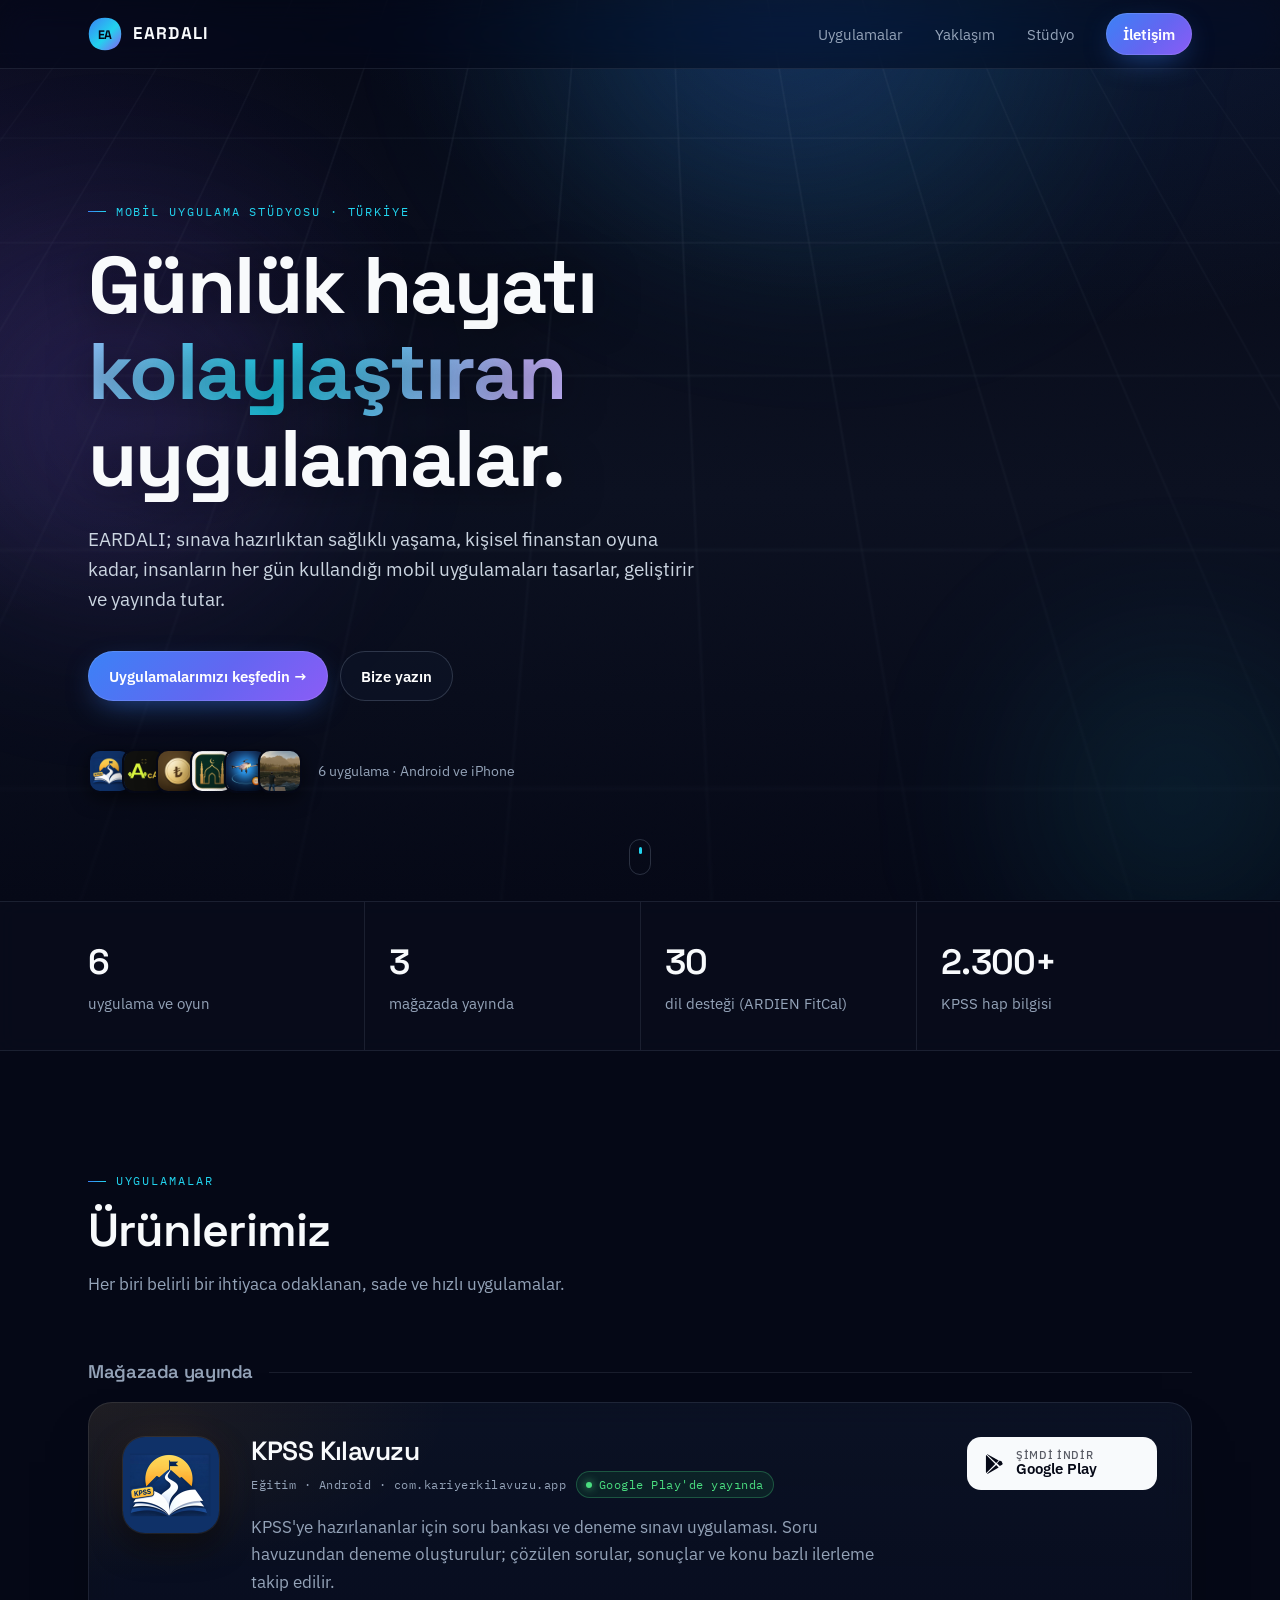
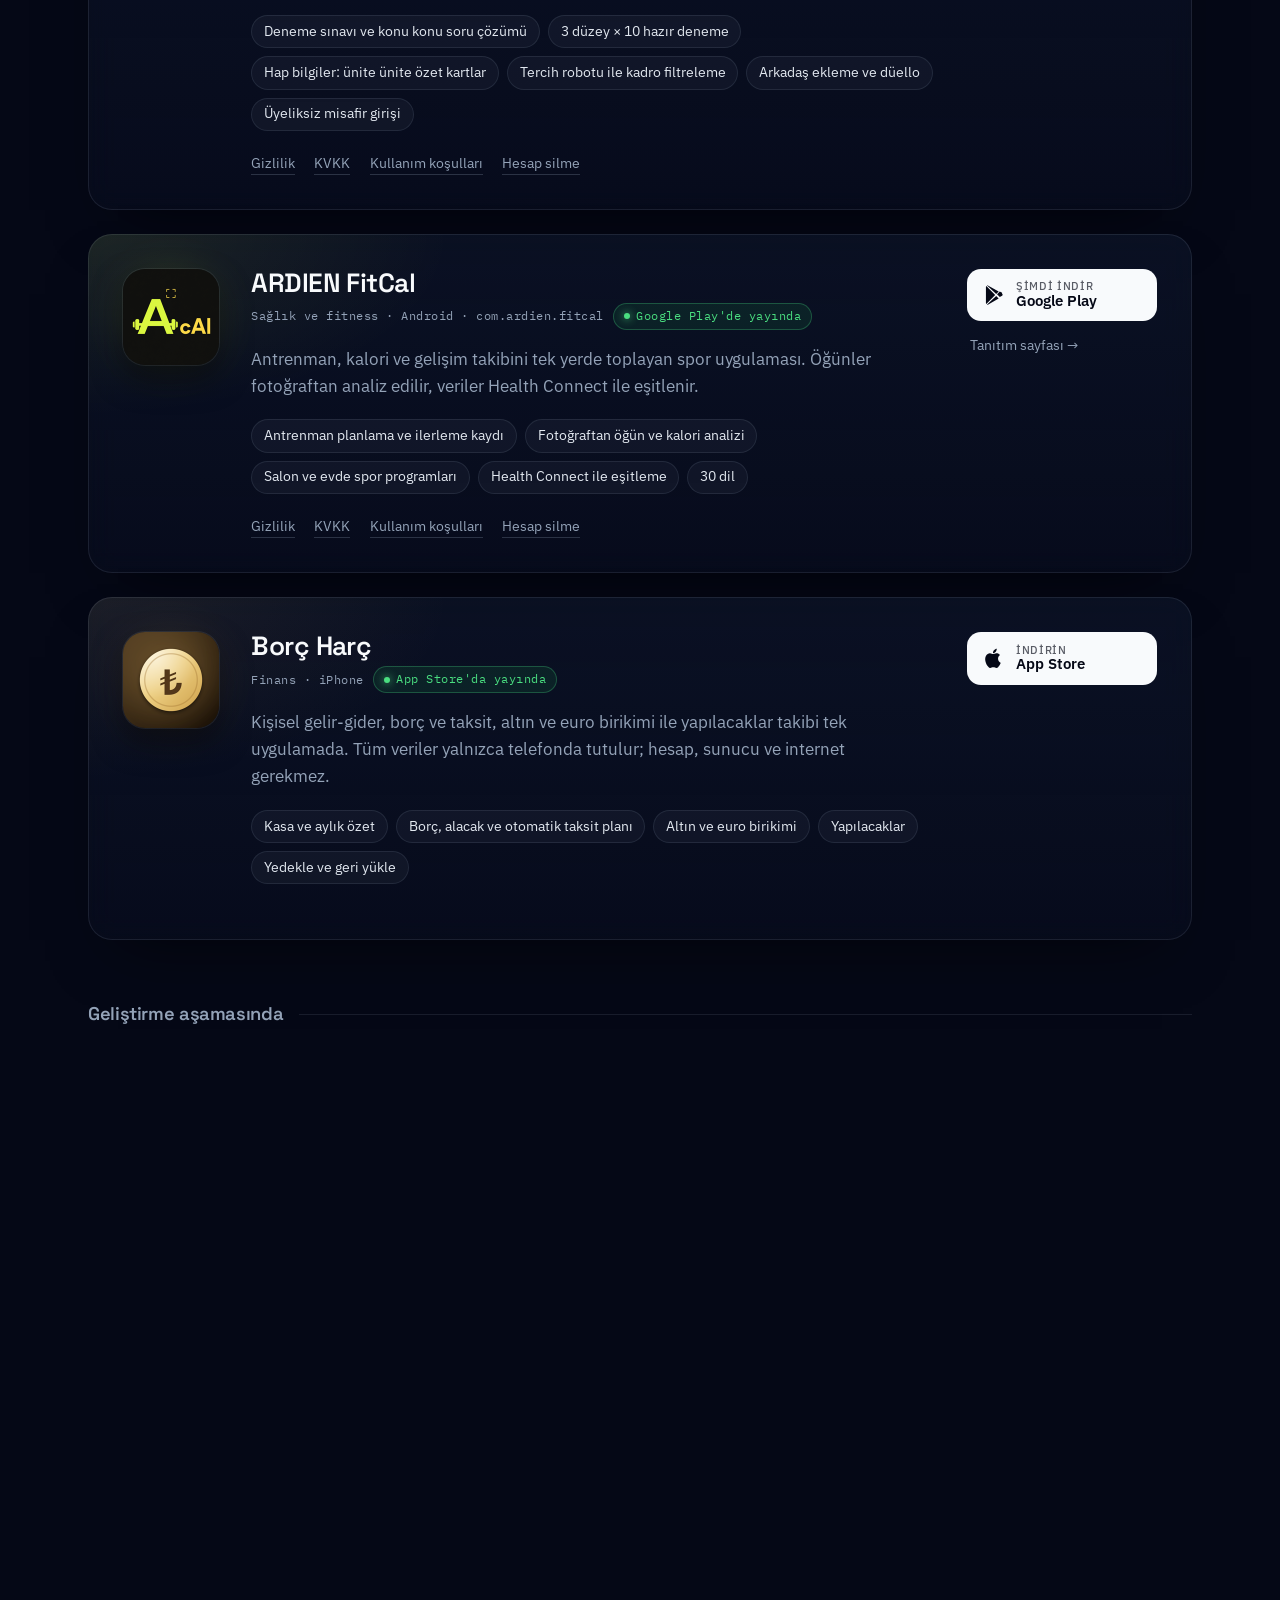
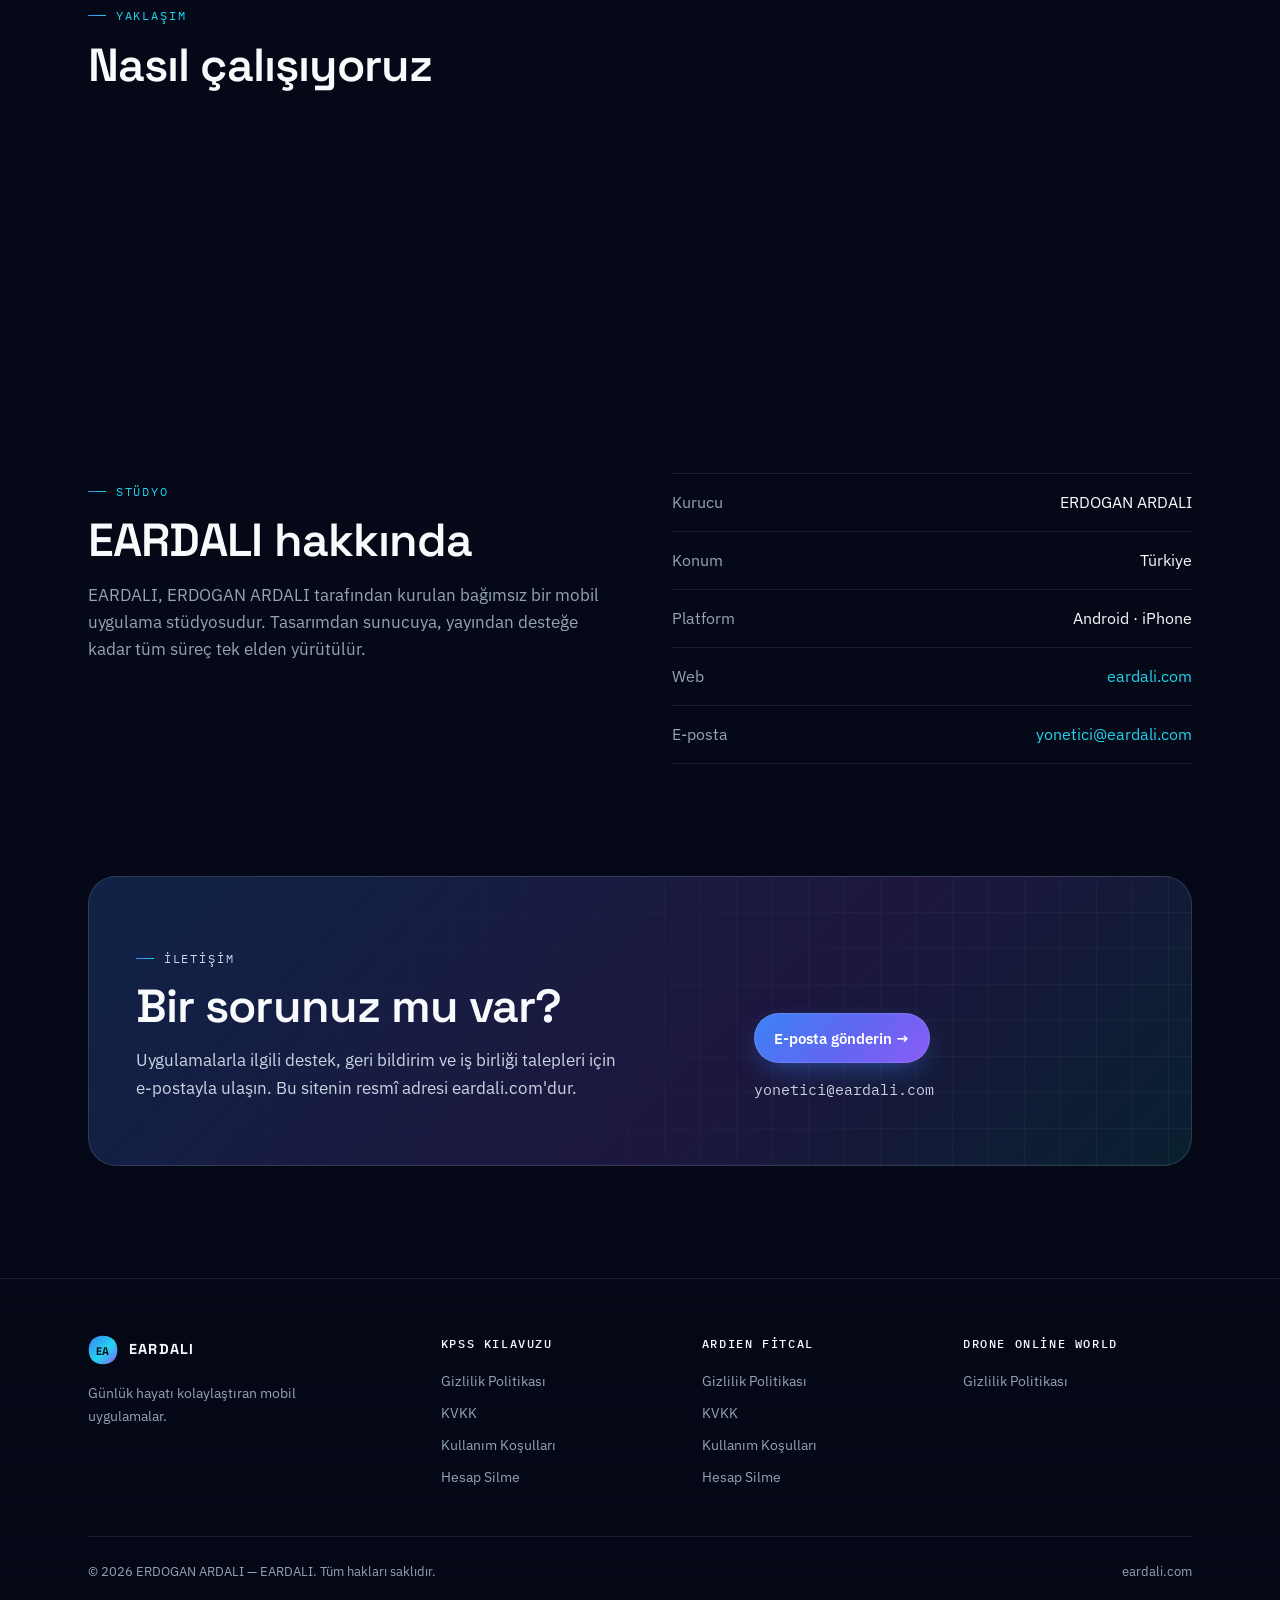
==== commit 64109231: "Drone Plus → Drone Online World: ad, simge ve gizlilik politikası Gizlilik: yeni ad (önceki adı notu" ====
--- a/index.html
+++ b/index.html
@@ -4,12 +4,12 @@
 <meta charset="utf-8">
 <meta name="viewport" content="width=device-width, initial-scale=1, viewport-fit=cover">
 <title>EARDALI — Mobil uygulama stüdyosu · ERDOGAN ARDALI</title>
-<meta name="description" content="EARDALI, ERDOGAN ARDALI tarafından kurulan bağımsız mobil uygulama stüdyosu. KPSS Kılavuzu, ARDIEN FitCal ve Drone Plus.">
+<meta name="description" content="EARDALI, ERDOGAN ARDALI tarafından kurulan bağımsız mobil uygulama stüdyosu. KPSS Kılavuzu, ARDIEN FitCal ve Drone Online World.">
 <link rel="canonical" href="https://eardali.com/">
 <meta property="og:type" content="website">
 <meta property="og:url" content="https://eardali.com/">
 <meta property="og:title" content="EARDALI — Mobil uygulama stüdyosu">
-<meta property="og:description" content="Günlük hayatı kolaylaştıran mobil uygulamalar: KPSS Kılavuzu, ARDIEN FitCal ve Drone Plus.">
+<meta property="og:description" content="Günlük hayatı kolaylaştıran mobil uygulamalar: KPSS Kılavuzu, ARDIEN FitCal ve Drone Online World.">
 <meta name="theme-color" content="#050816">
 <link rel="preconnect" href="https://fonts.googleapis.com">
 <link rel="preconnect" href="https://fonts.gstatic.com" crossorigin>
@@ -329,7 +329,7 @@
           <img src="assets/ardien-fitcal.png" alt="ARDIEN FitCal" width="44" height="44">
           <img src="assets/borc-harc.png" alt="Borç Harç" width="44" height="44">
           <img src="assets/ezan-rehberi.png" alt="Ezan Rehberi" width="44" height="44">
-          <img src="assets/drone-plus.png" alt="Drone Plus" width="44" height="44">
+          <img src="assets/drone-plus.png" alt="Drone Online World" width="44" height="44">
           <img src="assets/fishing-life.png" alt="Fishing Life" width="44" height="44">
           <span>6 uygulama · Android ve iPhone</span>
         </div>
@@ -446,10 +446,10 @@
 
         <article class="mini drone belir">
           <div class="mini-ust">
-            <div class="simge kucuk"><img src="assets/drone-plus.png" alt="Drone Plus simgesi" width="64" height="64"></div>
+            <div class="simge kucuk"><img src="assets/drone-plus.png" alt="Drone Online World simgesi" width="64" height="64"></div>
             <span class="durum yakinda">Geliştiriliyor</span>
           </div>
-          <h3>Drone Plus</h3>
+          <h3>Drone Online World</h3>
           <p class="kategori">Oyun · Simülasyon · Android</p>
           <p class="aciklama">Şehir, dağ ve sahil haritalarında görev tabanlı, gerçekçi drone uçuş simülasyonu.
             Çevrimdışı çalışır; hesap, reklam ve veri toplama yoktur.</p>
@@ -588,7 +588,7 @@
         </ul>
       </div>
       <div>
-        <h4>Drone Plus</h4>
+        <h4>Drone Online World</h4>
         <ul>
           <li><a href="drone-plus/gizlilik.html">Gizlilik Politikası</a></li>
         </ul>
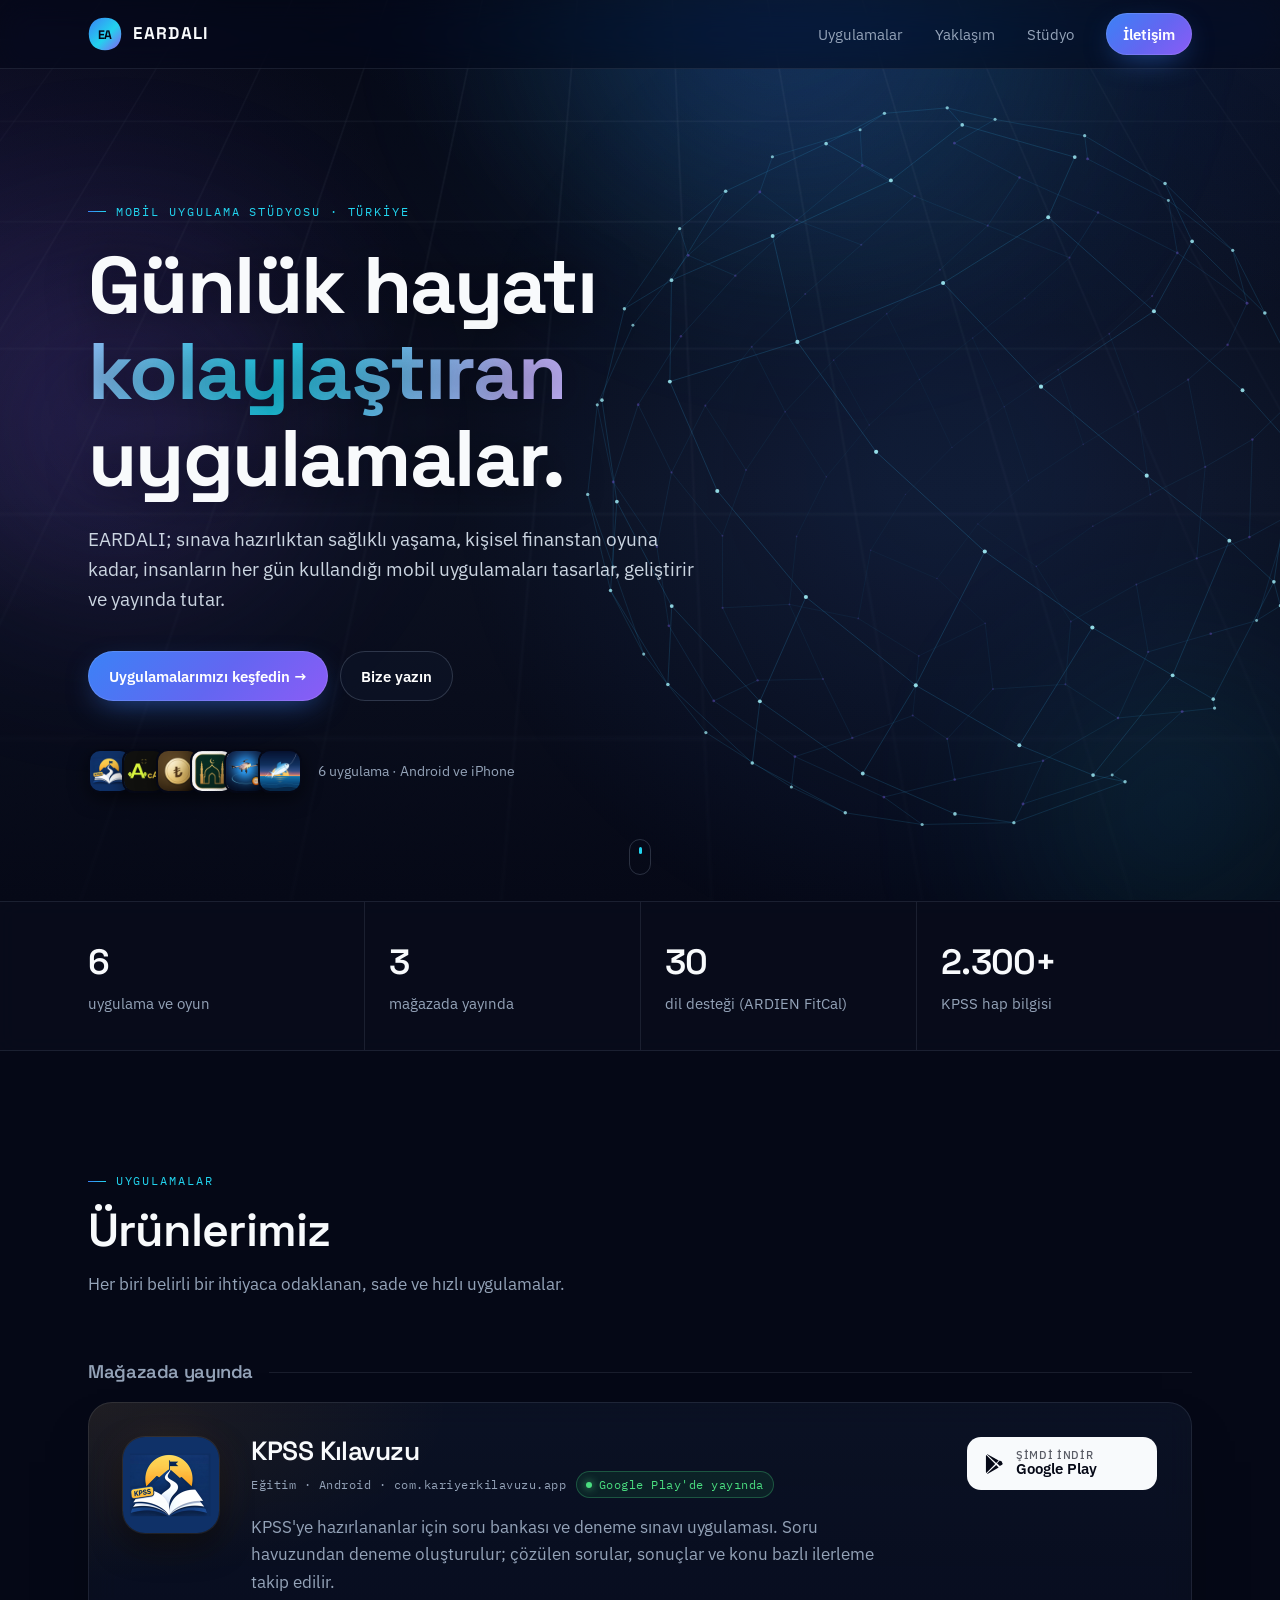
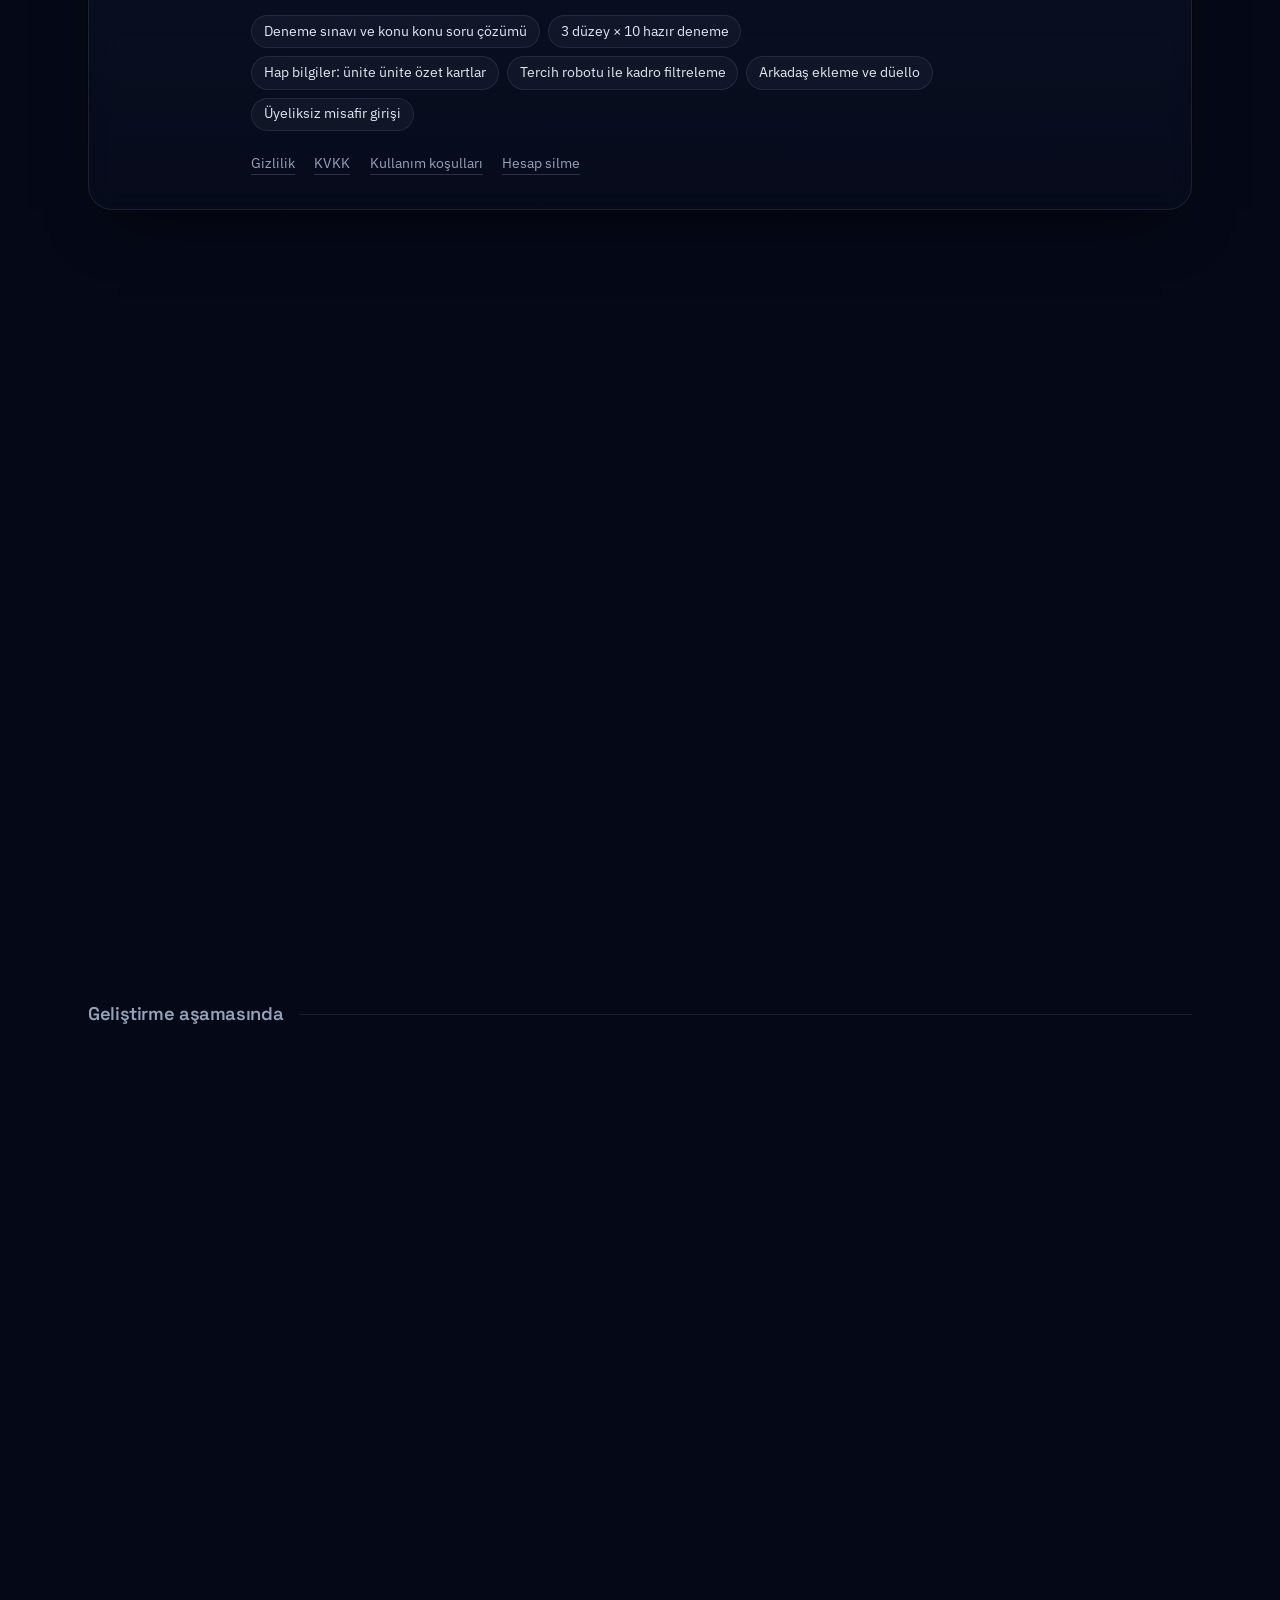
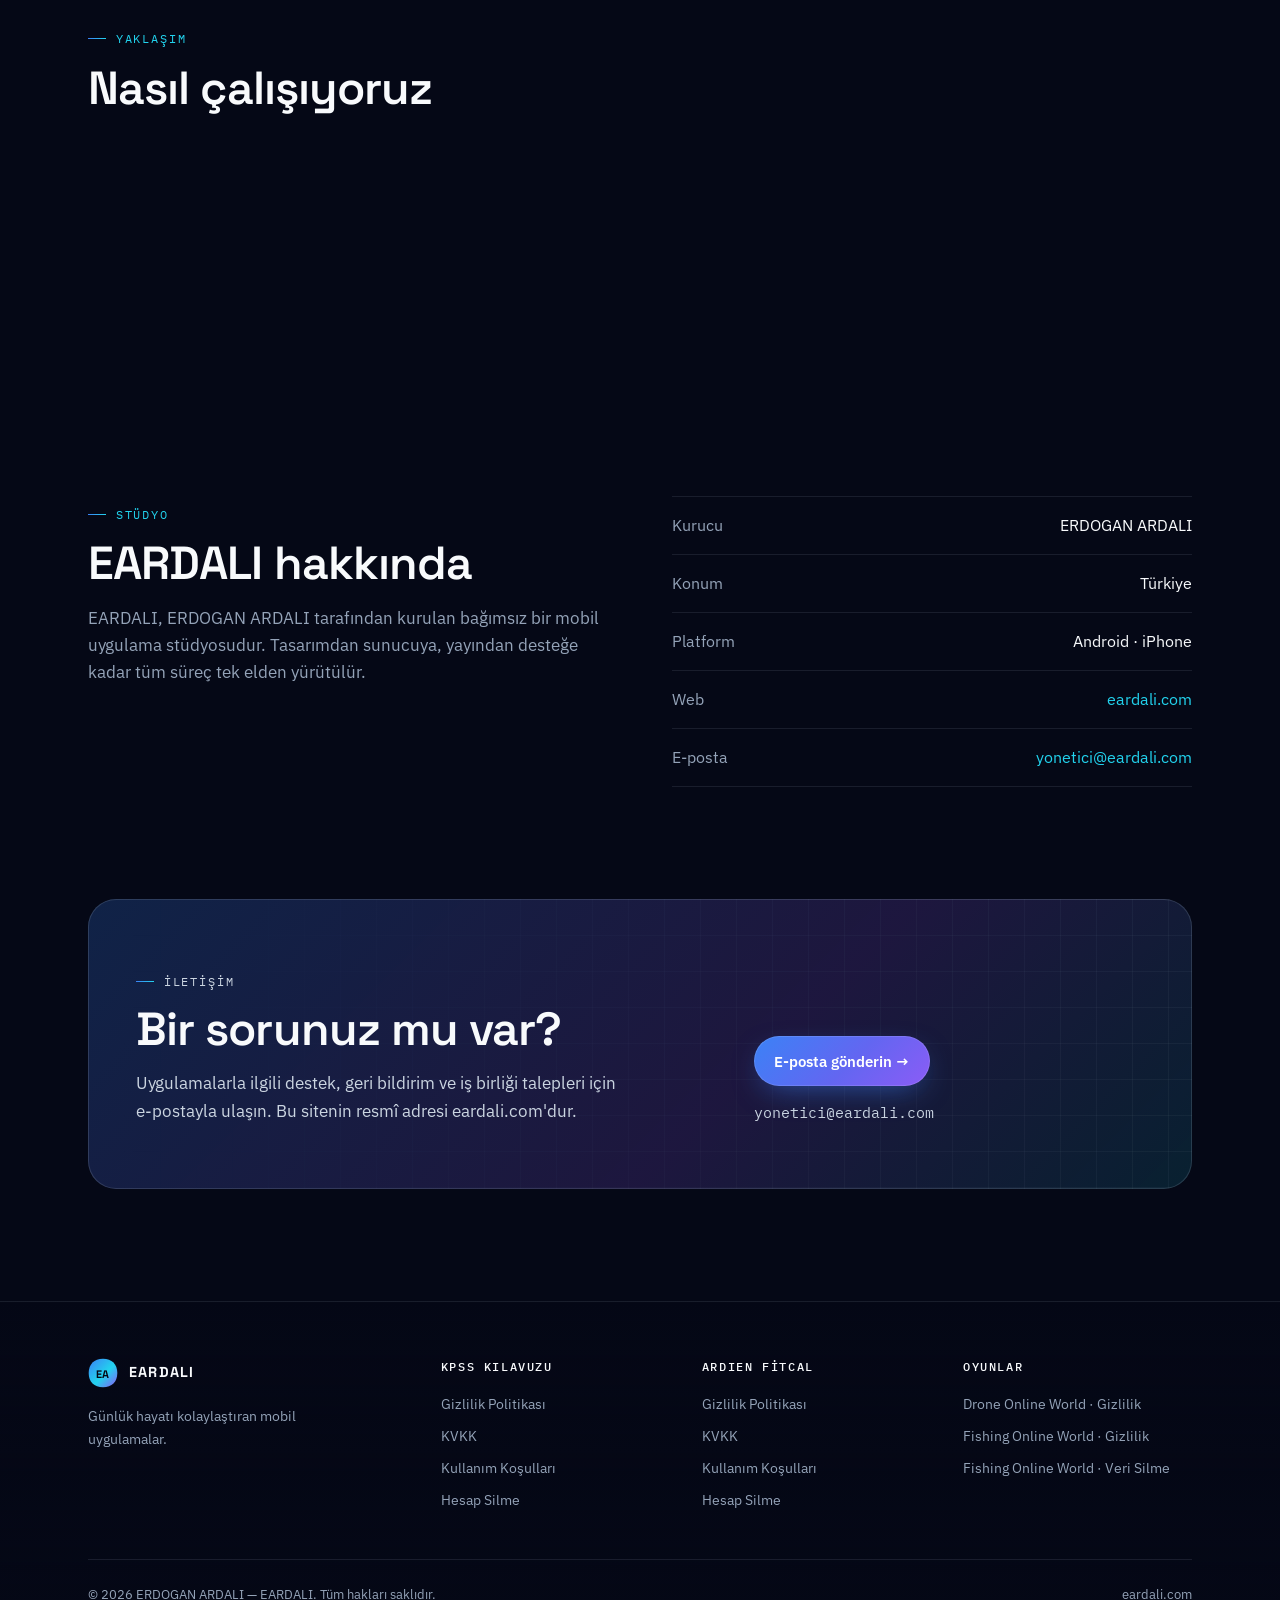
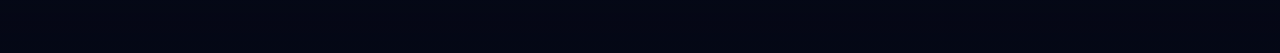
==== commit 74ddf8bd: "Fishing Life → Fishing Online World: ana sayfa kartı, simge ve eski adres Kart yeni ad ve gerçek uyg" ====
--- a/index.html
+++ b/index.html
@@ -330,7 +330,7 @@
           <img src="assets/borc-harc.png" alt="Borç Harç" width="44" height="44">
           <img src="assets/ezan-rehberi.png" alt="Ezan Rehberi" width="44" height="44">
           <img src="assets/drone-plus.png" alt="Drone Online World" width="44" height="44">
-          <img src="assets/fishing-life.png" alt="Fishing Life" width="44" height="44">
+          <img src="assets/fishing-online-world.png" alt="Fishing Online World" width="44" height="44">
           <span>6 uygulama · Android ve iPhone</span>
         </div>
       </div>
@@ -479,10 +479,10 @@
 
         <article class="mini fishing belir">
           <div class="mini-ust">
-            <div class="simge kucuk"><img src="assets/fishing-life.png" alt="Fishing Life oyun görüntüsü" width="64" height="64"></div>
+            <div class="simge kucuk"><img src="assets/fishing-online-world.png" alt="Fishing Online World simgesi" width="64" height="64"></div>
             <span class="durum yakinda">Geliştiriliyor</span>
           </div>
-          <h3>Fishing Life</h3>
+          <h3>Fishing Online World</h3>
           <p class="kategori">Oyun · Simülasyon · Unity 6</p>
           <p class="aciklama">Gerçekçi göl manzaralarında balıkçılık simülasyonu. Değişen hava ve ışık,
             birinci ve üçüncü şahıs kamerayla doğada sakin bir deneyim.</p>
@@ -491,6 +491,7 @@
             <li>Yağmur, sis, gün batımı</li>
             <li>Birinci / üçüncü şahıs</li>
           </ul>
+          <div class="yasal"><a href="fishing-online-world/gizlilik.html">Gizlilik</a> · <a href="fishing-online-world/hesap-silme.html">Veri silme</a></div>
         </article>
 
       </div>
@@ -588,9 +589,11 @@
         </ul>
       </div>
       <div>
-        <h4>Drone Online World</h4>
+        <h4>Oyunlar</h4>
         <ul>
-          <li><a href="drone-plus/gizlilik.html">Gizlilik Politikası</a></li>
+          <li><a href="drone-plus/gizlilik.html">Drone Online World · Gizlilik</a></li>
+          <li><a href="fishing-online-world/gizlilik.html">Fishing Online World · Gizlilik</a></li>
+          <li><a href="fishing-online-world/hesap-silme.html">Fishing Online World · Veri Silme</a></li>
         </ul>
       </div>
     </div>
